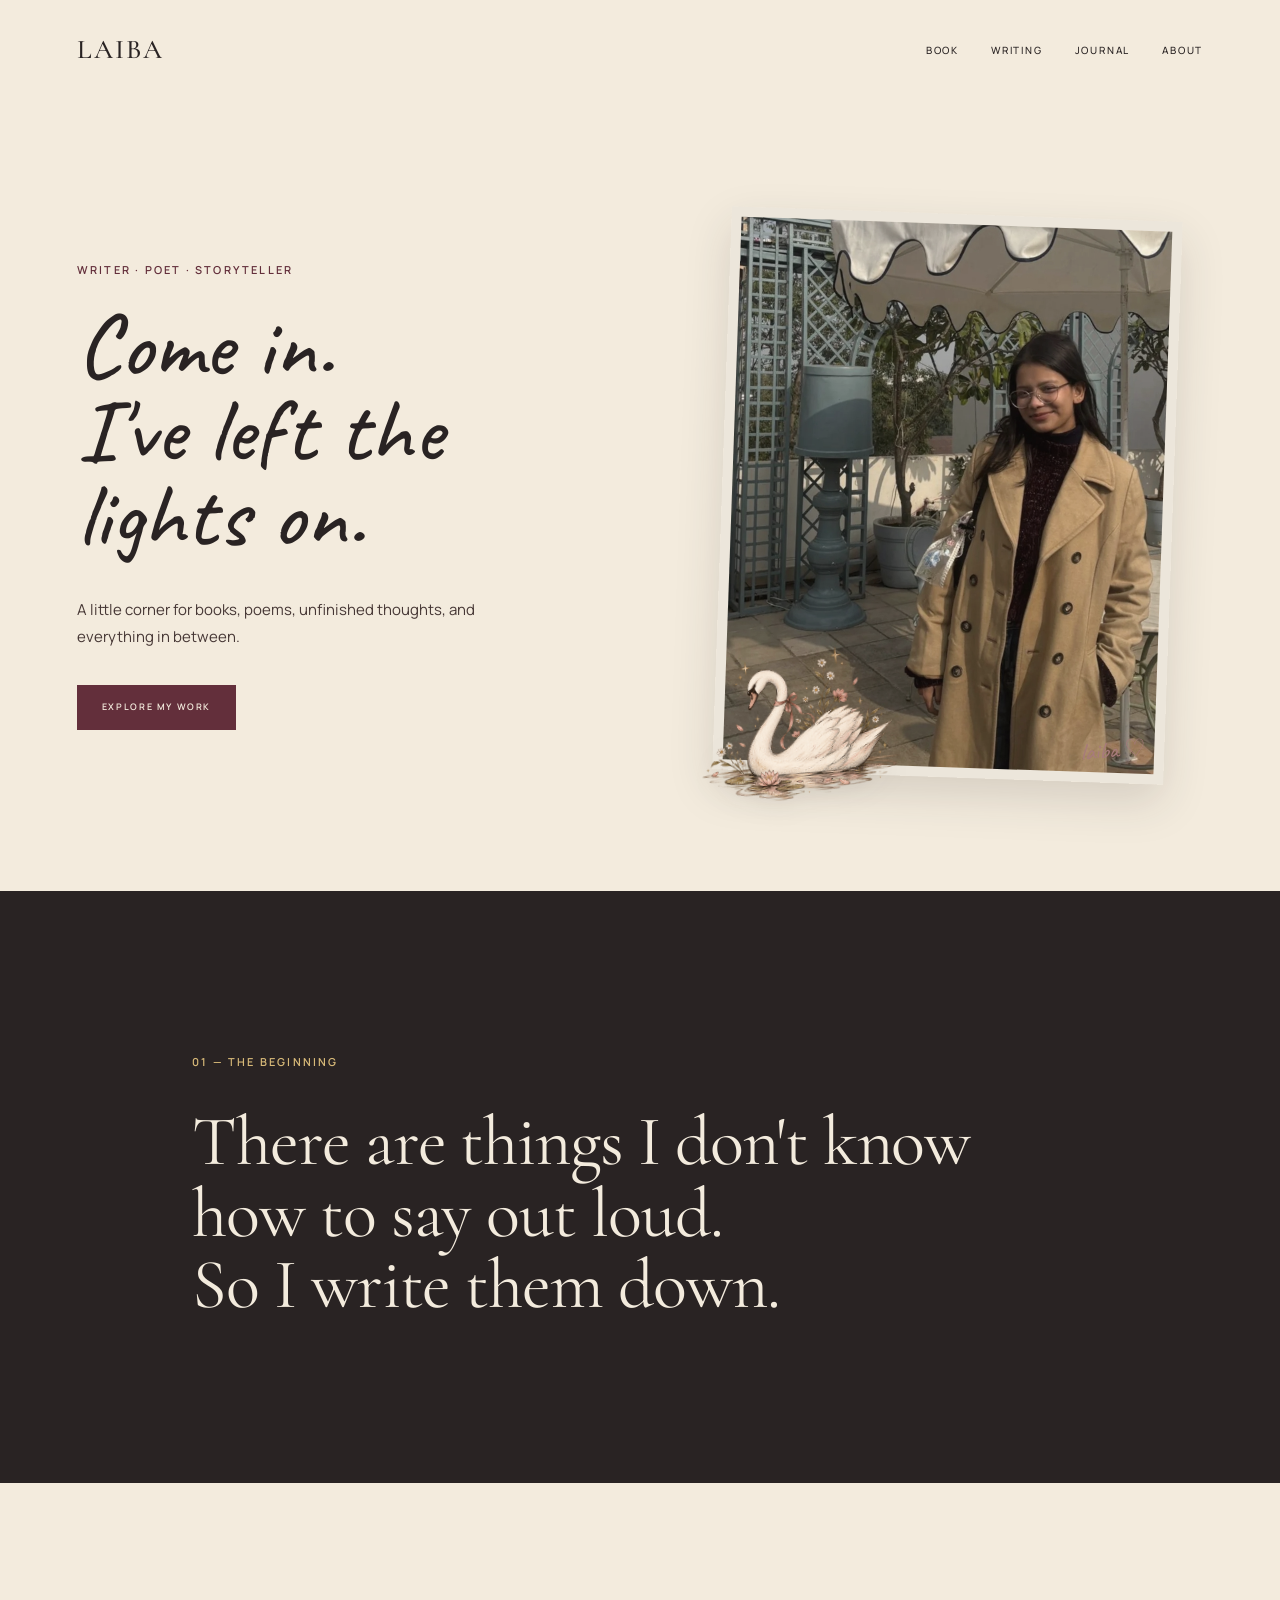
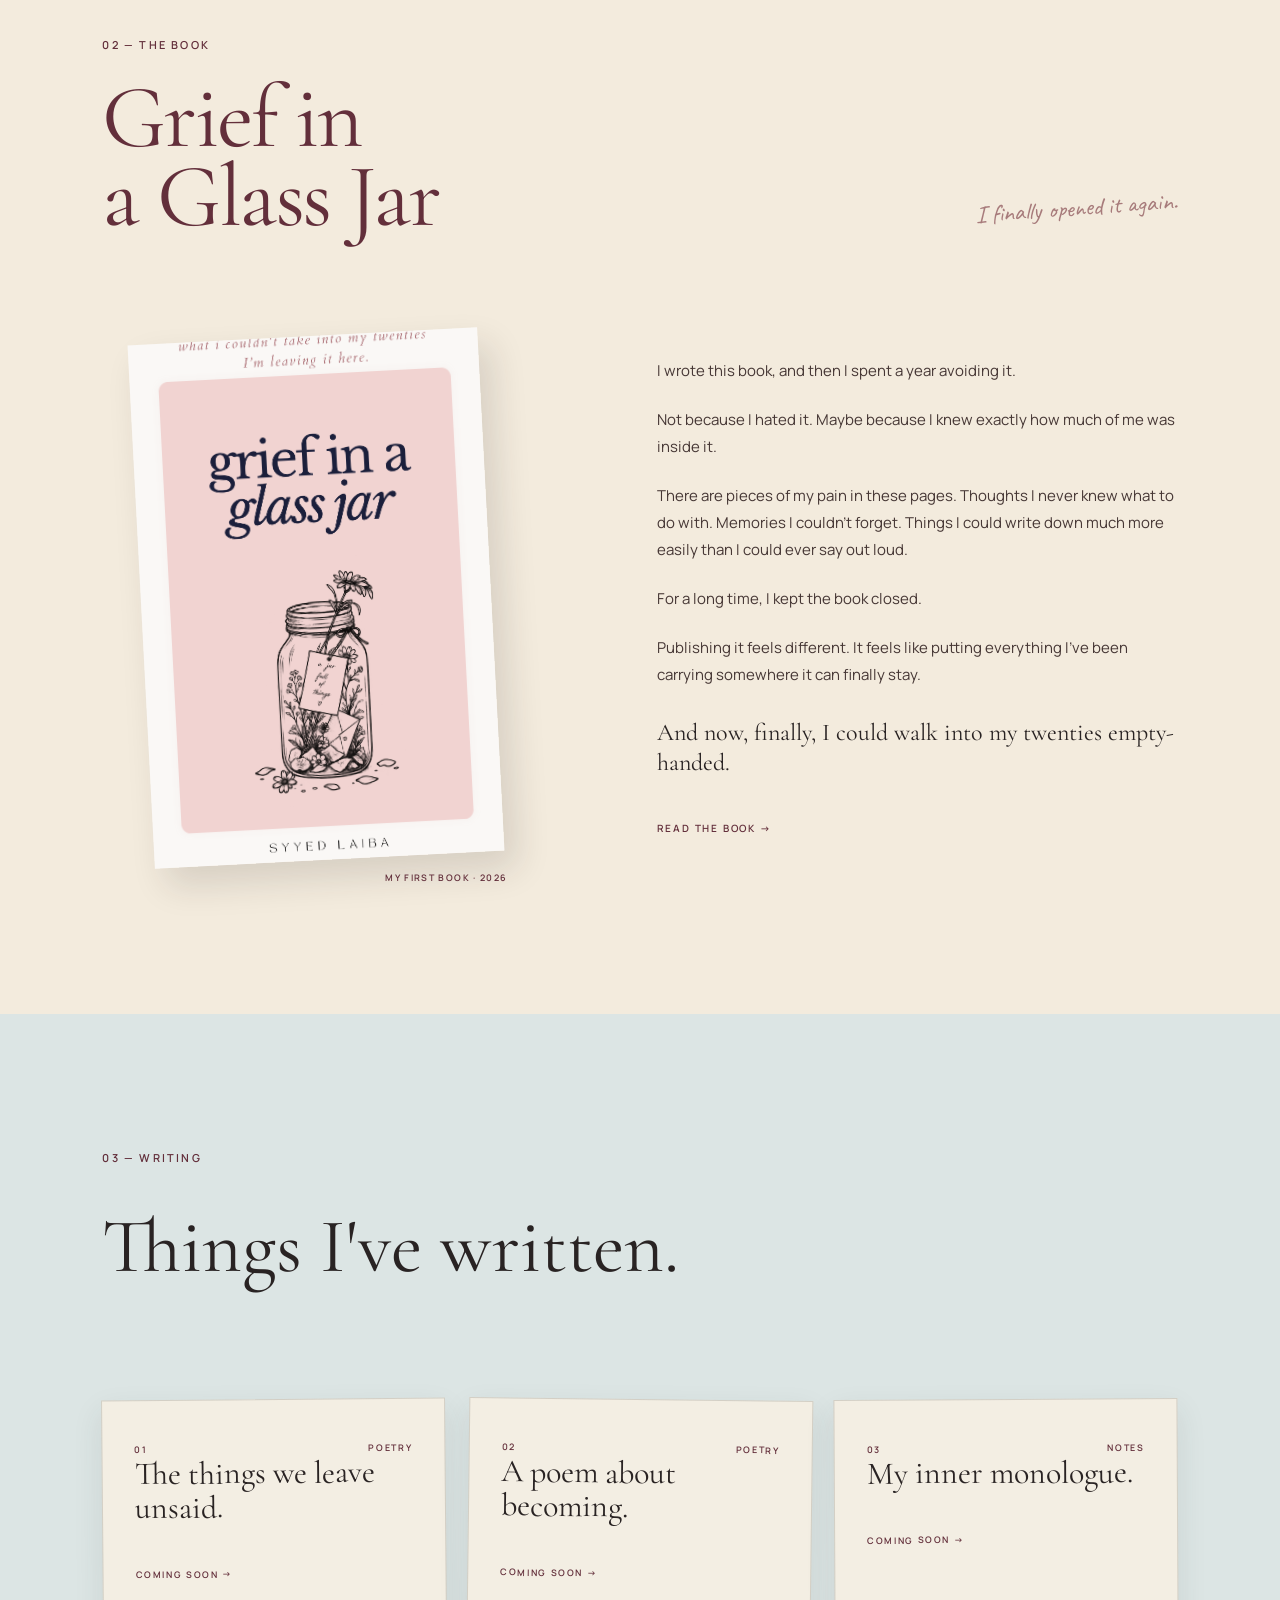
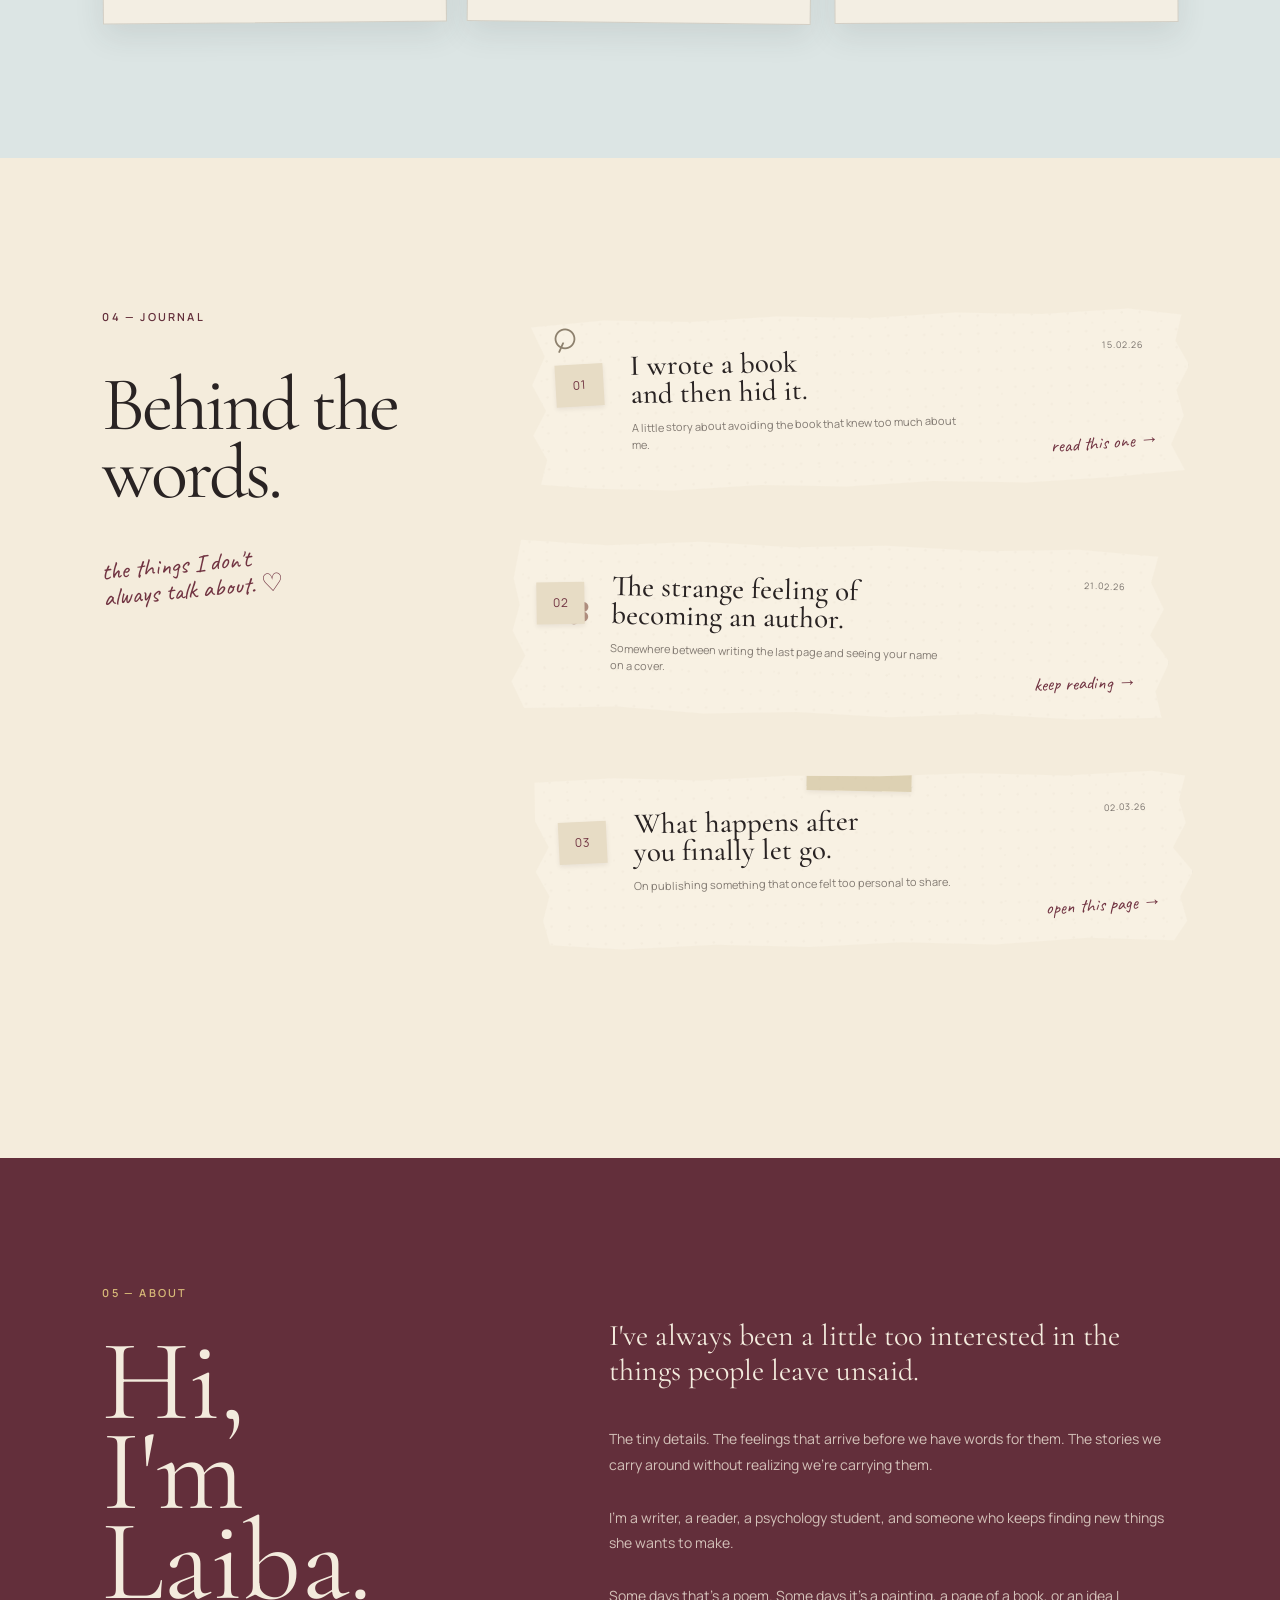
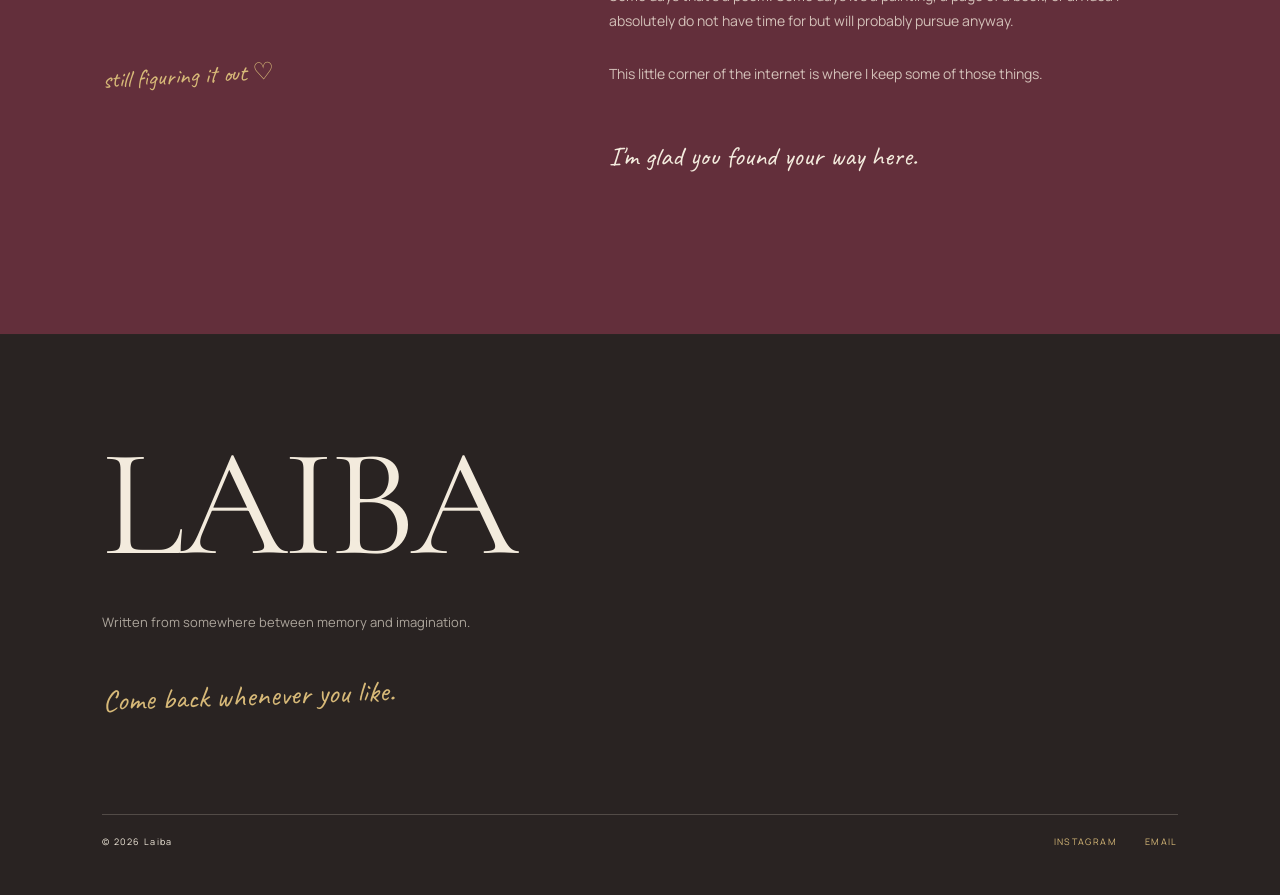
==== index.html @ 60e19fca "Initial website" ====
<!DOCTYPE html>
<html lang="en">

<head>
    <meta charset="UTF-8">
    <meta name="viewport" content="width=device-width, initial-scale=1.0">

   <title>Laiba | Writer & Poet</title>

<link rel="preconnect" href="https://fonts.googleapis.com">
<link rel="preconnect" href="https://fonts.gstatic.com" crossorigin>

<link href="https://fonts.googleapis.com/css2?family=Caveat:wght@400;500&family=Cormorant+Garamond:wght@400;500;600&family=Manrope:wght@400;500;600&display=swap" rel="stylesheet">

<link rel="stylesheet" href="style.css">
</head>

<body>

    <header class="navbar">

        <a href="#" class="logo">LAIBA</a>

        <nav>
            <a href="#book">BOOK</a>
            <a href="#writing">WRITING</a>
            <a href="#journal">JOURNAL</a>
            <a href="#about">ABOUT</a>
        </nav>

    </header>


    <main>

        <section class="hero">

            <div class="hero-text">

                <p class="eyebrow">
                    WRITER · POET · STORYTELLER
                </p>

                <h1>
    Come in.<br>
    I've left the<br>
    lights on.
</h1>
                <p class="hero-description">
    A little corner for books, poems,
    unfinished thoughts, and everything
    in between.
</p>
                <a href="#book" class="hero-button">
                    EXPLORE MY WORK
                </a>

            </div>


           <div class="hero-visual">

    <img 
        src="assets/images/swan.png" 
        alt=""
        class="hero-swan"
        style="width: 230px; height: auto;"
    >

    <div class="archive-frame">

        <img 
            src="assets/images/face.jpeg"
            alt="Laiba"
            class="archive-photo"
        >

        <div class="photo-signature">
            laiba ♡
        </div>

    </div>

</div>


        </section>
       

        <section class="intro">

           <p class="section-label">
    01 — THE BEGINNING
</p>

<h2>
    There are things I don't know
    how to say out loud.
    <br>
    So I write them down.
</h2>
        </section>


        <section class="book-section" id="book">

            <p class="section-label">
                02 — THE BOOK
            </p>

            <div class="book-heading">

                <h2>
                    Grief in<br>
                    a Glass Jar
                </h2>

                <p class="book-note">
                    I finally opened it again.
                </p>

            </div>


            <div class="book-content">

                <div class="book-cover-area">

                   <img 
    src="assets/images/grief in a glass jar.png"
    alt="The Grief in a Glass Jar book cover"
    class="book-cover"
>
                    <span class="book-year">
                        MY FIRST BOOK · 2026
                    </span>

                </div>


                <div class="book-description">

                    <p>
                        I wrote this book, and then I spent a year
                        avoiding it.
                    </p>

                    <p>
                        Not because I hated it.
                        Maybe because I knew exactly how much
                        of me was inside it.
                    </p>

                    <p>
                        There are pieces of my pain in these pages.
                        Thoughts I never knew what to do with.
                        Memories I couldn't forget.
                        Things I could write down much more easily
                        than I could ever say out loud.
                    </p>

                    <p>
                        For a long time, I kept the book closed.
                    </p>

                    <p>
                        Publishing it feels different.
                        It feels like putting everything I've been
                        carrying somewhere it can finally stay.
                    </p>

                

                    <p class="book-release">
                        And now, finally, I could walk into my
                        twenties empty-handed.
                    </p>

                    <a href="#" class="book-link">
                        READ THE BOOK →
                    </a>

                </div>

            </div>

        </section>


        <section class="writing-section" id="writing">

            <p class="section-label">
                03 — WRITING
            </p>

            <h2>
                Things I've written.
            </h2>

          <div class="writing-grid">

    <article class="writing-card">
        <div class="writing-card-top">
            <span>01</span>
            <span>POETRY</span>
        </div>

        <h3>
            The things we leave unsaid.
        </h3>

        <a href="#">
            COMING SOON →
        </a>
    </article>


    <article class="writing-card">
        <div class="writing-card-top">
            <span>02</span>
            <span>POETRY</span>
        </div>

        <h3>
            A poem about becoming.
        </h3>

        <a href="#">
            COMING SOON →
        </a>
    </article>


    <article class="writing-card">
        <div class="writing-card-top">
            <span>03</span>
            <span>NOTES</span>
        </div>

        <h3>
            My inner monologue.
        </h3>

        <a href="#">
            COMING SOON →
        </a>
    </article>

</div>
        </section>


       <section class="journal-section" id="journal">

    <div class="journal-heading">

        <p class="section-label">
            04 — JOURNAL
        </p>

        <h2>
            Behind the<br>
            words.
        </h2>

        <p class="journal-note">
            the things I don't<br>
            always talk about. ♡
        </p>

    </div>


    <div class="journal-papers">


        <!-- JOURNAL 01 -->

        <a href="journal-01.html" class="journal-paper paper-one">

            <span class="paper-clip">⌕</span>

            <span class="paper-number">
                01
            </span>

            <div class="paper-content">

                <span class="paper-date">
                    15.02.26
                </span>

                <h3>
                    I wrote a book<br>
                    and then hid it.
                </h3>

                <p>
                    A little story about avoiding the book
                    that knew too much about me.
                </p>

            </div>

            <span class="paper-read">
                read this one →
            </span>

        </a>



        <!-- JOURNAL 02 -->

        <a href="journal-02.html" class="journal-paper paper-two">

            <span class="paper-flower">
                ✿
            </span>

            <span class="paper-number">
                02
            </span>

            <div class="paper-content">

                <span class="paper-date">
                    21.02.26
                </span>

                <h3>
                    The strange feeling of<br>
                    becoming an author.
                </h3>

                <p>
                    Somewhere between writing the last page
                    and seeing your name on a cover.
                </p>

            </div>

            <span class="paper-read">
                keep reading →
            </span>

        </a>



        <!-- JOURNAL 03 -->

        <a href="journal-03.html" class="journal-paper paper-three">

            <span class="paper-tape"></span>

            <span class="paper-number">
                03
            </span>

            <div class="paper-content">

                <span class="paper-date">
                    02.03.26
                </span>

                <h3>
                    What happens after<br>
                    you finally let go.
                </h3>

                <p>
                    On publishing something that once felt
                    too personal to share.
                </p>

            </div>

            <span class="paper-read">
                open this page →
            </span>

        </a>


    </div>

</section>


       <section class="about-section" id="about">

    <div class="about-heading">

        <p class="section-label">
            05 — ABOUT
        </p>

        <h2>
            Hi,<br>
            I'm Laiba.
        </h2>

        <p class="about-handwritten">
            still figuring it out ♡
        </p>

    </div>


    <div class="about-content">

        <p class="about-lead">
            I've always been a little too interested
            in the things people leave unsaid.
        </p>

        <p>
            The tiny details. The feelings that arrive
            before we have words for them. The stories
            we carry around without realizing we're
            carrying them.
        </p>

        <p>
            I'm a writer, a reader, a psychology student,
            and someone who keeps finding new things
            she wants to make.
        </p>

        <p>
            Some days that's a poem. Some days it's a
            painting, a page of a book, or an idea I
            absolutely do not have time for but will
            probably pursue anyway.
        </p>

        <p>
            This little corner of the internet is where
            I keep some of those things.
        </p>

        <p class="about-closing">
            I'm glad you found your way here.
        </p>

    </div>

</section>

    </main>


   <footer>

    <div class="footer-name">
        LAIBA
    </div>

    <p class="footer-line">
        Written from somewhere between
        memory and imagination.
    </p>

    <p class="footer-goodbye">
        Come back whenever you like.
    </p>

    <div class="footer-bottom">

        <span>© 2026 Laiba</span>

        <div class="footer-links">
            <a href="#" target="_blank">INSTAGRAM</a>
            <a href="mailto:thesyyedlaiba@email.com">EMAIL</a>
        </div>

    </div>

</footer>


    <script src="script.js"></script>

</body>

</html>
---- style.css ----
:root {
    --paper: #F3EBDD;
    --ink: #292323;
    --cocoa: #463735;
    --wine: #632F3B;
    --rose: #A77B7B;
    --gold: #D7B978;
}


* {
    margin: 0;
    padding: 0;
    box-sizing: border-box;
}


html {
    scroll-behavior: smooth;
}


body {
    background: var(--paper);
    color: var(--ink);
    font-family: "Manrope", sans-serif;
    line-height: 1.6;
}
h2,
h3 {
    font-family: "Cormorant Garamond", serif;
    font-weight: 400;
}
a {
    color: inherit;
    text-decoration: none;
}


/* NAVIGATION */

.navbar {
    width: 100%;
    padding: 28px 6vw;

    display: flex;
    justify-content: space-between;
    align-items: center;
}


.logo {
    font-family: "Cormorant Garamond", serif;
    font-size: 27px;
    font-weight: 500;
    letter-spacing: 0.08em;
}


nav {
    display: flex;
    gap: 32px;
}


nav a {
    font-family: "Manrope", sans-serif;
    font-size: 10px;
    font-weight: 500;
    letter-spacing: 0.18em;
}

nav a:hover {
    color: var(--wine);
}


/* HERO */

.hero {
    min-height: 88vh;
    padding: 8vh 6vw;

    display: grid;
    grid-template-columns: 1fr 1fr;

    align-items: center;
    gap: 8vw;
}


.eyebrow,
.section-label {
    font-family: "Manrope", sans-serif;
    font-size: 11px;
    font-weight: 600;
    letter-spacing: 0.2em;
    color: var(--wine);
}

.intro .section-label {
    color: var(--gold);
    font-size: 11px;
}
.hero h1 {
    margin-top: 25px;

    font-family: "Cormorant Garamond", serif;
    font-size: clamp(55px, 7vw, 105px);
    font-weight: 400;
    line-height: 0.88;
    letter-spacing: -0.025em;
}


.hero-description {
    max-width: 420px;
    margin-top: 38px;

    font-family: "Manrope", sans-serif;
    font-size: 15px;
    line-height: 1.8;

    color: var(--cocoa);
}


.hero-button {
    display: inline-block;

    margin-top: 35px;
    padding: 15px 25px;

    background: var(--wine);
    color: var(--paper);

    font-family: "Manrope", sans-serif;
    font-size: 9px;
    font-weight: 600;
    letter-spacing: 0.18em;

    transition: all 0.3s ease;
}

.hero-button:hover {
    background: var(--ink);
    transform: translateY(-2px);
}


.hero-button:hover {
    background: var(--ink);
}


/* HERO PLACEHOLDER */

/* WRITER'S ARCHIVE */

.hero-visual {
    display: flex;
    justify-content: center;
    align-items: center;
    position: relative;
}

.hero-swan {
    position: absolute;

    width: 210px;
    height: auto;

    left: -10px;
    bottom: -25px;

    z-index: 3;

    transform: rotate(-5deg);

    filter: drop-shadow(0 8px 12px rgba(41, 35, 35, 0.08));

    pointer-events: none;
}

.archive-frame {
    width: min(460px, 88%);
    position: relative;

    transform: rotate(2deg);
}

.archive-photo {
    width: 100%;
    aspect-ratio: 4 / 5;

    object-fit: cover;
    object-position: center 25%;

    display: block;

    filter: saturate(0.82) contrast(0.95);

    border: 10px solid var(--paper);
    box-shadow: 0 18px 45px rgba(41, 35, 35, 0.15);
}

/* LITTLE ARCHIVE LABEL */

.photo-signature {
    position: absolute;

    right: 18px;
    bottom: 14px;

    font-family: "Caveat", cursive;
    font-size: 24px;

    color: var(--rose);

    transform: rotate(-6deg);

    z-index: 2;
}
/* INTRO */

.intro {
    padding: 18vh 15vw;

    background: var(--ink);
    color: var(--paper);
}


.intro h2 {
    max-width: 1000px;
    margin-top: 35px;

    font-family: "Cormorant Garamond", serif;
    font-size: clamp(42px, 5.5vw, 78px);
    font-weight: 400;
    line-height: 1.02;
    letter-spacing: -0.015em;
}

/* BOOK */

.book-section {
    padding: 17vh 8vw;
    background: var(--paper);
}


.book-heading {
    margin-top: 25px;

    display: flex;
    justify-content: space-between;
    align-items: flex-end;

    gap: 40px;
}


.book-section h2 {
    font-family: "Cormorant Garamond", serif;
    font-size: clamp(55px, 7vw, 105px);
    font-weight: 400;
    line-height: 0.88;
    letter-spacing: -0.025em;

    color: var(--wine);
}


.book-note {
    margin-bottom: 8px;

    font-family: "Caveat", cursive;
    font-size: 25px;

    color: var(--rose);

    transform: rotate(-4deg);
}


.book-content {
    margin-top: 100px;

    display: grid;
    grid-template-columns: 0.9fr 1.1fr;

    align-items: center;

    gap: 10vw;
}


.book-cover-area {
    position: relative;

    display: flex;
    justify-content: center;
}


.book-cover-placeholder {
    width: min(350px, 80%);
    aspect-ratio: 2 / 3;

    background: var(--cocoa);
    color: var(--paper);

    display: flex;
    justify-content: center;
    align-items: center;

    text-align: center;

    font-family: "Cormorant Garamond", serif;
    font-size: 28px;
    line-height: 1.05;

    padding: 40px;

    transform: rotate(-3deg);

    box-shadow: 12px 18px 35px rgba(41, 35, 35, 0.14);
}
.book-cover {
    width: min(375px, 82%);
    aspect-ratio: 2 / 3;

    object-fit: cover;
    display: block;

    transform: rotate(-3deg);

    box-shadow: 12px 18px 35px rgba(41, 35, 35, 0.14);
}

.book-year {
    position: absolute;

    bottom: -25px;
    right: 5%;

    font-family: "Manrope", sans-serif;
    font-size: 9px;
    font-weight: 600;
    letter-spacing: 0.15em;

    color: var(--wine);
}


.book-description {
    max-width: 550px;
}


.book-description p {
    margin-bottom: 22px;

    font-family: "Manrope", sans-serif;
    font-size: 15px;
    line-height: 1.8;

    color: var(--cocoa);
}


.book-description .book-ending {
    margin-top: 35px;

    font-family: "Cormorant Garamond", serif;
    font-size: 29px;
    line-height: 1.1;

    color: var(--wine);
}


.book-description .book-release {
    margin-top: 30px;

    font-family: "Cormorant Garamond", serif;
    font-size: 24px;
    line-height: 1.25;

    color: var(--ink);
}


.book-link {
    display: inline-block;

    margin-top: 20px;

    font-family: "Manrope", sans-serif;
    font-size: 10px;
    font-weight: 600;
    letter-spacing: 0.18em;

    color: var(--wine);

    transition: transform 0.3s ease;
}


.book-link:hover {
    transform: translateX(5px);
}


/* WRITING */

.writing-section {
    padding: 15vh 8vw;

    background: #DCE5E4;
}


.writing-section h2 {
    margin-top: 20px;

    font-size: clamp(45px, 6vw, 80px);
    font-weight: normal;
}


.writing-grid {
    margin-top: 90px;

    display: grid;
    grid-template-columns: repeat(3, 1fr);

    gap: 22px;
}

/* WRITING CARDS */

.writing-card {
    background: #F3EEE3;
    border: 1px solid rgba(70, 70, 65, 0.18);
    box-shadow: 0 12px 30px rgba(45, 55, 55, 0.10);
    padding: 42px 32px 38px;
    position: relative;
    transition: transform 0.3s ease, box-shadow 0.3s ease;
}

/* Slightly imperfect journal feel */
.writing-card:nth-child(1) {
    transform: rotate(-0.4deg);
}

.writing-card:nth-child(2) {
    transform: rotate(0.25deg);
}

.writing-card:nth-child(3) {
    transform: rotate(-0.25deg);
}

/* Gentle lift when you hover */
.writing-card:hover {
    transform: translateY(-6px) rotate(0deg);
    box-shadow: 0 18px 35px rgba(45, 55, 55, 0.14);
}


.writing-card:nth-child(1) {
    transform: rotate(-0.5deg);
}

.writing-card:nth-child(2) {
    transform: rotate(0.7deg);
}

.writing-card:nth-child(3) {
    transform: rotate(-0.3deg);
}


.writing-card:hover {
    transform: translateY(-8px) rotate(0deg);

    background: rgba(255, 250, 242, 0.45);
}


.writing-card-top {
    display: flex;
    justify-content: space-between;
    align-items: center;

    font-family: "Manrope", sans-serif;
    font-size: 9px;
    font-weight: 600;
    letter-spacing: 0.18em;

    color: var(--wine);
}


.writing-card h3 {
    margin-top: auto;
    margin-bottom: 35px;

    max-width: 310px;

    font-family: "Cormorant Garamond", serif;
    font-size: 32px;
    font-weight: 400;
    line-height: 1.05;

    color: var(--ink);
}


.writing-card a {
    font-family: "Manrope", sans-serif;
    font-size: 9px;
    font-weight: 600;
    letter-spacing: 0.18em;

    color: var(--wine);

    transition: transform 0.3s ease;
}


.writing-card a:hover {
    transform: translateX(5px);
}


/* =========================================
   JOURNAL
   ========================================= */

.journal-section {
    background: #f4ecdc;
    min-height: 850px;
    padding: 130px 8% 150px;

    display: grid;
    grid-template-columns: 35% 65%;
    gap: 20px;

    overflow: hidden;
}


/* LEFT SIDE */

.journal-heading {
    position: relative;
    padding-top: 20px;
}

.journal-heading h2 {
    font-family: "Cormorant Garamond", serif;
    font-size: clamp(65px, 6vw, 105px);
    font-weight: 400;
    line-height: .88;
    letter-spacing: -3px;

    margin: 45px 0 0;
}

.journal-note {
    font-family: "Caveat", cursive;
    font-size: 25px;
    line-height: 1.05;

    color: #713442;

    margin-top: 45px;

    transform: rotate(-5deg);
    display: inline-block;
}


/* RIGHT SIDE */

.journal-papers {
    position: relative;

    min-height: 720px;

    display: flex;
    flex-direction: column;

    align-items: center;

    gap: 55px;

    padding-top: 25px;
}


/* PAPER */

.journal-paper {
    position: relative;
    display: block;

    width: min(720px, 95%);
    min-height: 175px;

    background:
        radial-gradient(
            circle at 20% 30%,
            rgba(120, 95, 65, .035) 0 1px,
            transparent 1.5px
        ),
        radial-gradient(
            circle at 70% 65%,
            rgba(120, 95, 65, .025) 0 1px,
            transparent 1.5px
        ),
        #f8f1e3;

    background-size: 18px 18px, 23px 23px, auto;

    color: #292323;
    text-decoration: none;

    padding: 30px 45px 28px 105px;

  .journal-paper {
    position: relative;
    display: block;

    width: min(720px, 95%);
    min-height: 175px;

    background:
        radial-gradient(
            circle at 20% 30%,
            rgba(120, 95, 65, .035) 0 1px,
            transparent 1.5px
        ),
        radial-gradient(
            circle at 70% 65%,
            rgba(120, 95, 65, .025) 0 1px,
            transparent 1.5px
        ),
        #f8f1e3;

    background-size: 18px 18px, 23px 23px, auto;

    color: #292323;
    text-decoration: none;

    padding: 30px 45px 28px 105px;

    transition:
        transform .35s ease,
        filter .35s ease;

    z-index: 1;

    filter:
        drop-shadow(0 9px 8px rgba(55, 45, 35, .13))
        drop-shadow(0 2px 3px rgba(55, 45, 35, .07));

    clip-path: polygon(
        1% 3%,
        8% 1%,
        17% 2%,
        27% 1%,
        38% 3%,
        49% 1%,
        61% 2%,
        73% 1%,
        84% 3%,
        94% 1%,
        99% 5%,
        98% 17%,
        99% 29%,
        97% 42%,
        99% 56%,
        98% 70%,
        100% 83%,
        98% 96%,
        88% 98%,
        77% 97%,
        67% 99%,
        56% 97%,
        45% 99%,
        34% 97%,
        23% 99%,
        13% 97%,
        4% 99%,
        2% 92%,
        3% 81%,
        1% 69%,
        3% 56%,
        1% 44%,
        2% 32%,
        1% 20%
    );
}

    transition:
        transform .35s ease,
        box-shadow .35s ease;

    z-index: 1;

    /*
       Slightly irregular torn-paper silhouette
    */
    clip-path: polygon(
        1% 3%,
        8% 1%,
        17% 2%,
        27% 1%,
        38% 3%,
        49% 1%,
        61% 2%,
        73% 1%,
        84% 3%,
        94% 1%,
        99% 5%,

        98% 17%,
        99% 29%,
        97% 42%,
        99% 56%,
        98% 70%,
        100% 83%,
        98% 96%,

        88% 98%,
        77% 97%,
        67% 99%,
        56% 97%,
        45% 99%,
        34% 97%,
        23% 99%,
        13% 97%,
        4% 99%,

        2% 92%,
        3% 81%,
        1% 69%,
        3% 56%,
        1% 44%,
        2% 32%,
        1% 20%
    );
}

.journal-paper::after {
    content: "";
    position: absolute;

    inset: 0;

    pointer-events: none;

    border: 1px solid rgba(120, 100, 75, .10);

    opacity: .7;
}


/* DIFFERENT ROTATIONS */

.paper-one {
    transform: rotate(-1.3deg);

    margin-left: 20px;

    clip-path: polygon(
        1% 4%, 12% 1%, 25% 3%, 38% 1%,
        52% 3%, 65% 1%, 78% 3%, 91% 1%, 99% 5%,
        98% 20%, 100% 34%, 98% 48%, 99% 63%,
        97% 79%, 99% 94%,
        88% 97%, 75% 99%, 61% 97%, 48% 99%,
        35% 97%, 22% 99%, 10% 97%, 2% 94%,
        3% 80%, 1% 66%, 3% 52%, 1% 37%, 3% 21%
    );
}


.paper-two {
    transform: rotate(1.2deg);

    margin-left: -20px;

    clip-path: polygon(
        2% 2%, 15% 4%, 29% 1%, 43% 3%,
        57% 1%, 72% 3%, 86% 1%, 98% 4%,
        97% 19%, 99% 34%, 97% 49%, 100% 64%,
        98% 81%, 99% 96%,
        86% 98%, 72% 96%, 58% 99%, 44% 97%,
        30% 99%, 17% 96%, 3% 98%,
        1% 83%, 3% 68%, 1% 54%, 2% 39%,
        1% 24%
    );
}


.paper-three {
    transform: rotate(-.8deg);

    margin-left: 25px;

    clip-path: polygon(
        1% 3%, 13% 1%, 26% 3%, 39% 1%,
        53% 2%, 67% 1%, 81% 3%, 94% 1%, 99% 4%,
        98% 18%, 99% 31%, 97% 45%, 100% 59%,
        98% 73%, 99% 87%, 97% 98%,
        84% 96%, 70% 99%, 56% 97%, 42% 99%,
        28% 97%, 14% 99%, 3% 96%,
        2% 82%, 3% 68%, 1% 54%, 3% 40%,
        1% 25%
    );
}

/* HOVER */

.journal-paper:hover {
    transform:
        rotate(0deg)
        translateY(-7px)
        scale(1.015);

    filter:
        drop-shadow(0 14px 14px rgba(55, 45, 35, .17))
        drop-shadow(0 3px 5px rgba(55, 45, 35, .08));

    z-index: 10;
}

   


/* PAPER NUMBER */

.paper-number {
    position: absolute;

    left: 30px;
    top: 45px;

    width: 48px;
    height: 42px;

    display: flex;
    align-items: center;
    justify-content: center;

    background: #e7dcc5;

    color: #713442;

    font-family: "Manrope", sans-serif;
    font-size: 12px;
    letter-spacing: 1px;

    box-shadow:
        0 2px 5px rgba(40,30,20,.08);

    transform: rotate(-2deg);
}


/* PAPER CONTENT */

.paper-content {
    position: relative;
}

.paper-date {
    position: absolute;

    right: 0;
    top: -3px;

    font-family: "Manrope", sans-serif;

    font-size: 9px;
    letter-spacing: 1px;

    color: #77706a;
}


.paper-content h3 {
    font-family: "Cormorant Garamond", serif;

    font-size: 29px;
    line-height: .98;

    font-weight: 500;

    margin: 4px 90px 10px 0;
}


.paper-content p {
    font-family: "Manrope", sans-serif;

    font-size: 11px;
    line-height: 1.55;

    color: #827a72;

    max-width: 330px;

    margin: 0;
}


/* HANDWRITTEN LINK */

.paper-read {
    position: absolute;

    right: 32px;
    bottom: 25px;

    font-family: "Caveat", cursive;

    font-size: 19px;

    color: #713442;

    transform: rotate(-3deg);

    transition: transform .25s ease;
}

.journal-paper:hover .paper-read {
    transform:
        rotate(-3deg)
        translateX(4px);
}


/* PAPER CLIP */

.paper-clip {
    position: absolute;

    left: 25px;
    top: -22px;

    font-family: serif;

    font-size: 45px;

    color: #8d806d;

    transform: rotate(-20deg);

    z-index: 5;
}


/* FLOWER */

.paper-flower {
    position: absolute;

    left: 55px;
    top: 45px;

    font-size: 35px;

    color: #8b5d4c;

    transform: rotate(-18deg);

    opacity: .65;
}


/* TAPE */

.paper-tape {
    position: absolute;

    top: -17px;
    left: 42%;

    width: 105px;
    height: 35px;

    background: rgba(211, 197, 161, .72);

    transform: rotate(2deg);

    box-shadow:
        0 2px 5px rgba(50,40,30,.08);
}


/* =========================================
   JOURNAL MOBILE
   ========================================= */

@media (max-width: 800px) {

    .journal-section {
        display: block;

        min-height: auto;

        padding: 90px 22px 100px;
    }


    .journal-heading {
        margin-bottom: 70px;
    }


    .journal-heading h2 {
        font-size: 65px;
        letter-spacing: -2px;

        margin-top: 30px;
    }


    .journal-note {
        margin-top: 35px;
        font-size: 22px;
    }


    .journal-papers {
        min-height: auto;

        display: flex;

        align-items: center;

        gap: 35px;
    }


    .journal-paper {
        width: 100%;

        min-height: 210px;

        padding:
            38px
            25px
            38px
            82px;
    }


    .paper-one,
    .paper-two,
    .paper-three {
        margin: 0;
    }


    .paper-content h3 {
        font-size: 26px;

        margin-right: 45px;
    }


    .paper-content p {
        font-size: 10px;

        max-width: 230px;
    }


    .paper-date {
        right: 0;
        top: -2px;

        font-size: 8px;
    }


    .paper-number {
        left: 22px;
        top: 52px;

        width: 42px;
        height: 38px;
    }


    .paper-read {
        right: 20px;
        bottom: 20px;

        font-size: 18px;
    }


    .paper-clip {
        left: 20px;
    }


    .paper-flower {
        left: 40px;
    }

}

/* ABOUT */

.about-section {
    min-height: 85vh;

    padding: 14vh 8vw;

    background: var(--wine);
    color: var(--paper);

    display: grid;
    grid-template-columns: 0.8fr 1.2fr;

    gap: 10vw;

    align-items: center;
}


.about-heading {
    align-self: start;
}


.about-section .section-label {
    color: var(--gold);
}


.about-heading h2 {
    margin-top: 35px;

    font-family: "Cormorant Garamond", serif;
    font-size: clamp(70px, 9vw, 130px);
    font-weight: 400;
    line-height: 0.78;

    color: var(--paper);
}


.about-handwritten {
    margin-top: 45px;

    font-family: "Caveat", cursive;
    font-size: 24px;

    color: var(--gold);

    transform: rotate(-3deg);
}


.about-content {
    max-width: 600px;

    padding-top: 35px;
}


.about-content p {
    margin-bottom: 28px;

    font-family: "Manrope", sans-serif;
    font-size: 14px;
    line-height: 1.8;

    color: rgba(243, 235, 221, 0.78);
}


.about-content .about-lead {
    margin-bottom: 38px;

    font-family: "Cormorant Garamond", serif;
    font-size: 30px;
    line-height: 1.15;

    color: var(--paper);
}


.about-content .about-closing {
    margin-top: 45px;

    font-family: "Caveat", cursive;
    font-size: 27px;

    color: var(--paper);
}

/* FOOTER */

footer {
    padding: 12vh 8vw 5vh;

    background: #292322;
    color: var(--paper);

    border-top: 1px solid rgba(57, 45, 43, 0.15);
}


.footer-name {
    font-family: "Cormorant Garamond", serif;
    font-size: clamp(70px, 12vw, 170px);
    font-weight: 400;
    line-height: 0.8;

    letter-spacing: -0.03em;
}


.footer-line {
    max-width: 400px;

    margin-top: 45px;

    font-family: "Manrope", sans-serif;
    font-size: 13px;
    line-height: 1.7;

    color: rgba(243, 235, 221, 0.65);
}


.footer-goodbye {
    margin-top: 25px;

    font-family: "Caveat", cursive;
    font-size: 30px;

    color: var(--gold);

    transform: rotate(-2deg);
}


.footer-bottom {
    margin-top: 12vh;
    padding-top: 20px;

     border-top: 1px solid rgba(243, 235, 221, 0.2);
    display: flex;
    justify-content: space-between;
    align-items: center;

    font-family: "Manrope", sans-serif;
    font-size: 9px;
    letter-spacing: 0.15em;
}


.footer-links {
    display: flex;
    gap: 28px;
}


.footer-links a {
    color: var(--gold);

    transition: opacity 0.3s ease;
}


.footer-links a:hover {
    opacity: 0.55;
}

/* ========================================
   MOBILE VERSION
   Desktop stays untouched
======================================== */

@media (max-width: 768px) {

    /* NAVIGATION */

    .navbar {
        padding: 22px 6vw;
    }

    nav {
        gap: 16px;
    }

    nav a {
        font-size: 8px;
        letter-spacing: 0.12em;
    }


    /* HERO */

    .hero {
        min-height: auto;

        padding: 9vh 7vw 12vh;

        display: flex;
        flex-direction: column;

        gap: 55px;
    }

    .hero-text {
        width: 100%;
    }

    .hero h1 {
        font-size: clamp(52px, 15vw, 78px);
        line-height: 0.88;
    }

    .hero-description {
        max-width: 330px;
        font-size: 14px;
        line-height: 1.7;
    }

    .hero-button {
        margin-top: 28px;
    }


    /* HERO IMAGE + SWAN */

    .hero-visual {
        width: 100%;

        display: flex;
        justify-content: center;

        padding: 10px 0 30px;
    }

    .archive-frame {
        width: min(380px, 88vw);

        transform: rotate(1.5deg);
    }

    .hero-swan {
        width: 145px;

        left: 2%;
        bottom: -5px;

        transform: rotate(-5deg);
    }


    /* BEGINNING */

    .intro {
        padding: 14vh 8vw;
    }

    .intro h2 {
        font-size: clamp(40px, 10vw, 58px);
        line-height: 1;
    }


    /* BOOK */

    .book-section {
        padding: 13vh 8vw;
    }

    .book-heading {
        display: block;
    }

    .book-section h2 {
        font-size: clamp(52px, 14vw, 78px);
    }

    .book-note {
        margin-top: 25px;
    }

    .book-content {
        margin-top: 65px;

        display: flex;
        flex-direction: column;

        gap: 65px;
    }

    .book-cover-area {
        width: 100%;
    }

    .book-cover,
    .book-cover-placeholder {
        width: min(330px, 82vw);
    }

    .book-description {
        max-width: 100%;
    }

    .book-description p {
        font-size: 14px;
    }


    /* WRITING */

    .writing-section {
        padding: 13vh 8vw;
    }

    .writing-section h2 {
        font-size: clamp(46px, 12vw, 68px);
    }

    .writing-grid {
        margin-top: 55px;

        display: flex;
        flex-direction: column;

        gap: 18px;
    }

    .writing-card {
        min-height: 250px;
    }


    /* JOURNAL */

    .journal-section {
        padding: 13vh 8vw;

        display: flex;
        flex-direction: column;

        gap: 60px;
    }

    .journal-section h2 {
        font-size: clamp(50px, 13vw, 72px);
    }

    .journal-entry {
        grid-template-columns: 35px 1fr;

        gap: 15px;
    }

    .journal-read {
        grid-column: 2;

        margin-top: 5px;
    }

    .journal-info h3 {
        font-size: 25px;
    }


    /* ABOUT */

    .about-section {
        min-height: auto;

        padding: 13vh 8vw;

        display: flex;
        flex-direction: column;

        gap: 45px;
    }

    .about-heading h2 {
        font-size: clamp(65px, 18vw, 105px);
        line-height: 0.8;
    }

    .about-handwritten {
        margin-top: 30px;
    }

    .about-content {
        padding-top: 0;
        max-width: 100%;
    }

    .about-content .about-lead {
        font-size: 28px;
    }


    /* FOOTER */

    footer {
        padding: 10vh 8vw 5vh;
    }

    .footer-name {
        font-size: clamp(70px, 22vw, 130px);
    }

    .footer-line {
        max-width: 300px;
        font-size: 12px;
    }

    .footer-bottom {
        margin-top: 9vh;

        flex-direction: column;
        align-items: flex-start;

        gap: 20px;
    }

    .footer-links {
        gap: 22px;
    }

}

/* HERO HEADLINE — handwritten journal style */

.hero h1 {
    font-family: "Caveat", cursive;
    font-weight: 500;
    letter-spacing: 0.01em;
    line-height: 0.95;
}

/* =========================================
   JOURNAL ARTICLE PAGE
   ========================================= */

.journal-page {
    background: #f4ecdc;
}


/* ARTICLE */

.journal-article {
    max-width: 900px;

    margin: 0 auto;

    padding: 150px 30px 130px;
}


/* NUMBER + DATE */

.journal-article-meta {
    display: flex;

    justify-content: space-between;

    align-items: center;

    margin-top: 55px;

    padding-bottom: 15px;

    border-bottom: 1px solid rgba(60, 45, 35, .18);

    font-family: "Manrope", sans-serif;

    font-size: 10px;

    letter-spacing: 2px;

    color: #713442;
}


/* TITLE */

.journal-article h1 {
    font-family: "Cormorant Garamond", serif;

    font-size: clamp(65px, 8vw, 110px);

    font-weight: 400;

    line-height: .88;

    letter-spacing: -3px;

    margin: 65px 0 35px;
}


/* INTRO */

.journal-article-intro {
    max-width: 520px;

    font-family: "Caveat", cursive;

    font-size: 28px;

    line-height: 1.1;

    color: #713442;

    transform: rotate(-2deg);

    margin-bottom: 70px;
}


/* DIVIDER */

.journal-divider {
    width: 100%;

    height: 1px;

    background: rgba(60, 45, 35, .16);

    margin-bottom: 70px;
}


/* ARTICLE TEXT */

.journal-writing {
    max-width: 650px;

    margin: 0 auto;
}


.journal-writing p {
    font-family: "Cormorant Garamond", serif;

    font-size: 23px;

    line-height: 1.55;

    color: #292323;

    margin-bottom: 38px;
}


/* FINAL PARAGRAPH */

.journal-writing .journal-article-ending {
    font-size: 27px;

    margin-top: 65px;

    color: #713442;
}


/* BACK LINK */

.journal-back {
    max-width: 650px;

    margin: 90px auto 0;
}


.journal-back a {
    font-family: "Caveat", cursive;

    font-size: 23px;

    color: #713442;

    text-decoration: none;

    transition: opacity .25s ease;
}


.journal-back a:hover {
    opacity: .6;
}


/* MOBILE */

@media (max-width: 700px) {

    .journal-article {
        padding:
            100px
            24px
            90px;
    }


    .journal-article-meta {
        margin-top: 40px;
    }


    .journal-article h1 {
        font-size: 60px;

        letter-spacing: -2px;

        margin-top: 50px;
    }


    .journal-article-intro {
        font-size: 25px;

        margin-bottom: 55px;
    }


    .journal-writing p {
        font-size: 21px;

        line-height: 1.5;

        margin-bottom: 32px;
    }


    .journal-writing .journal-article-ending {
        font-size: 24px;
    }

}
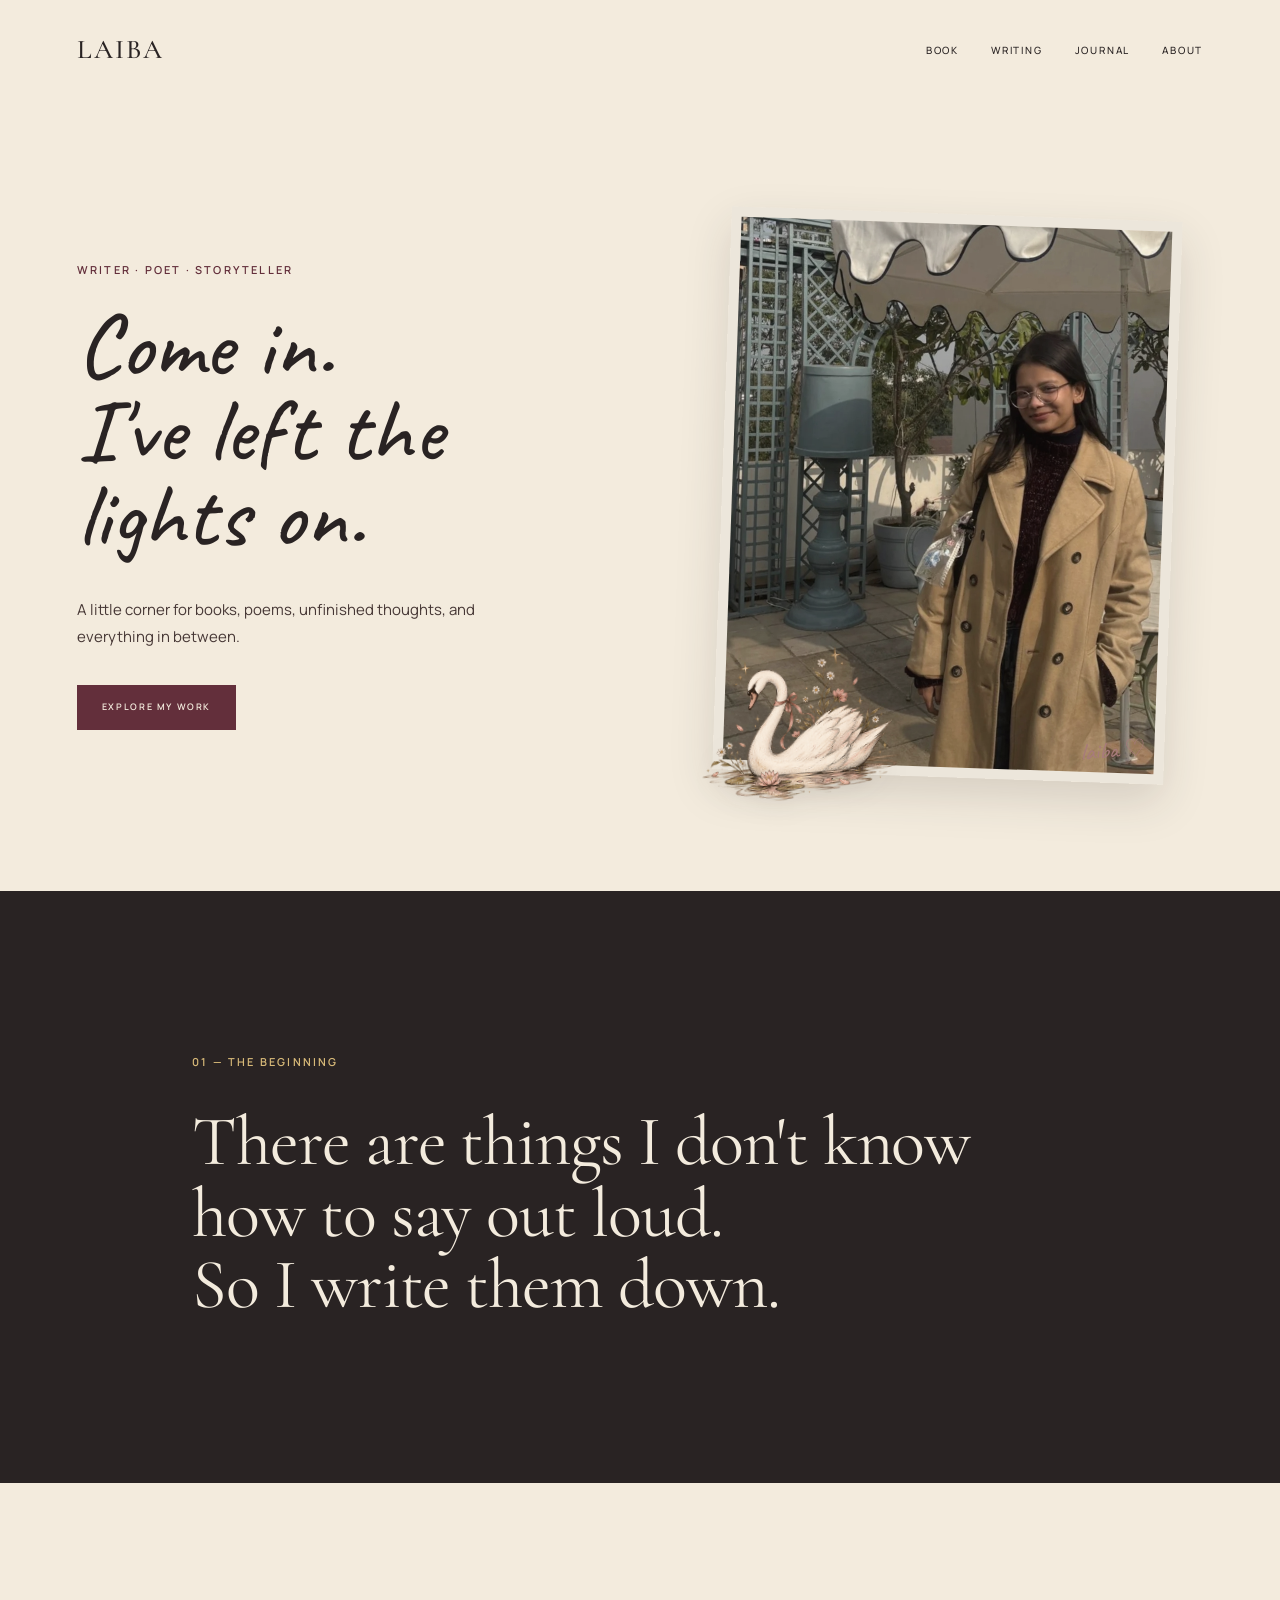
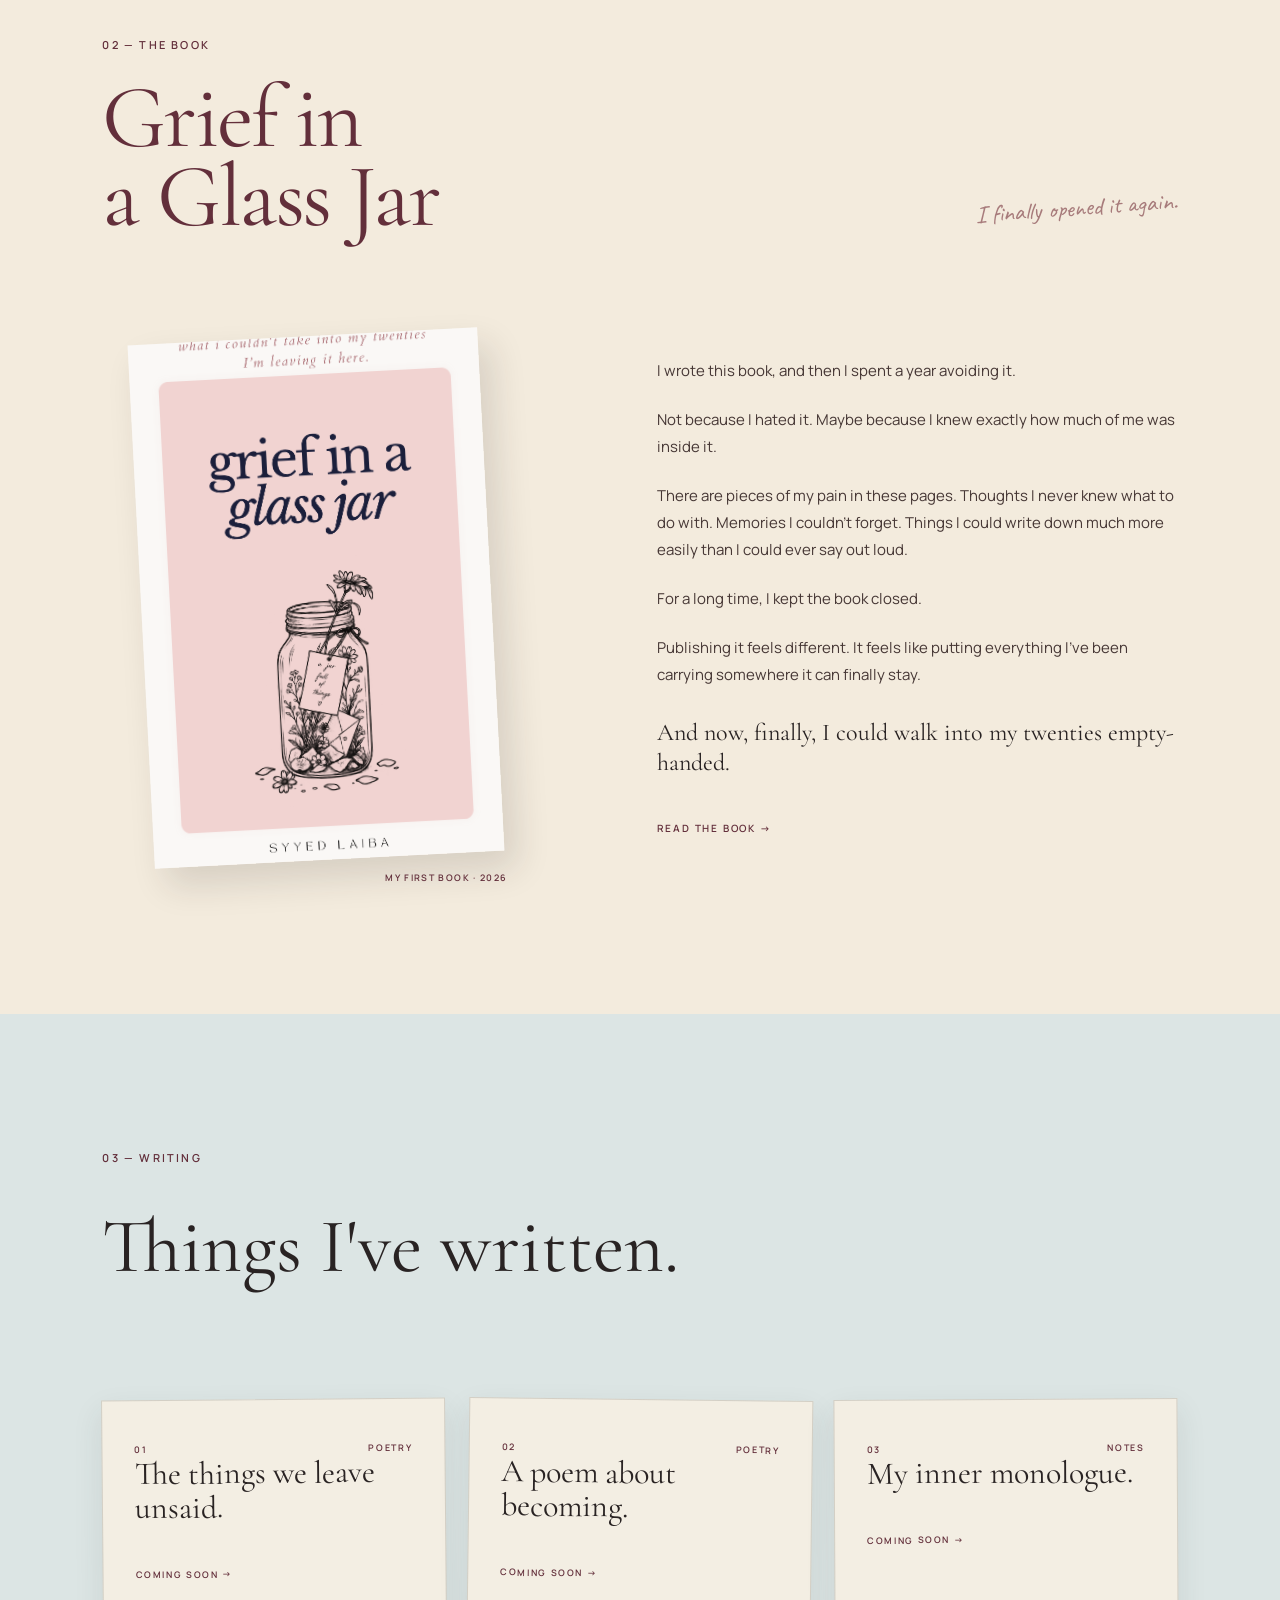
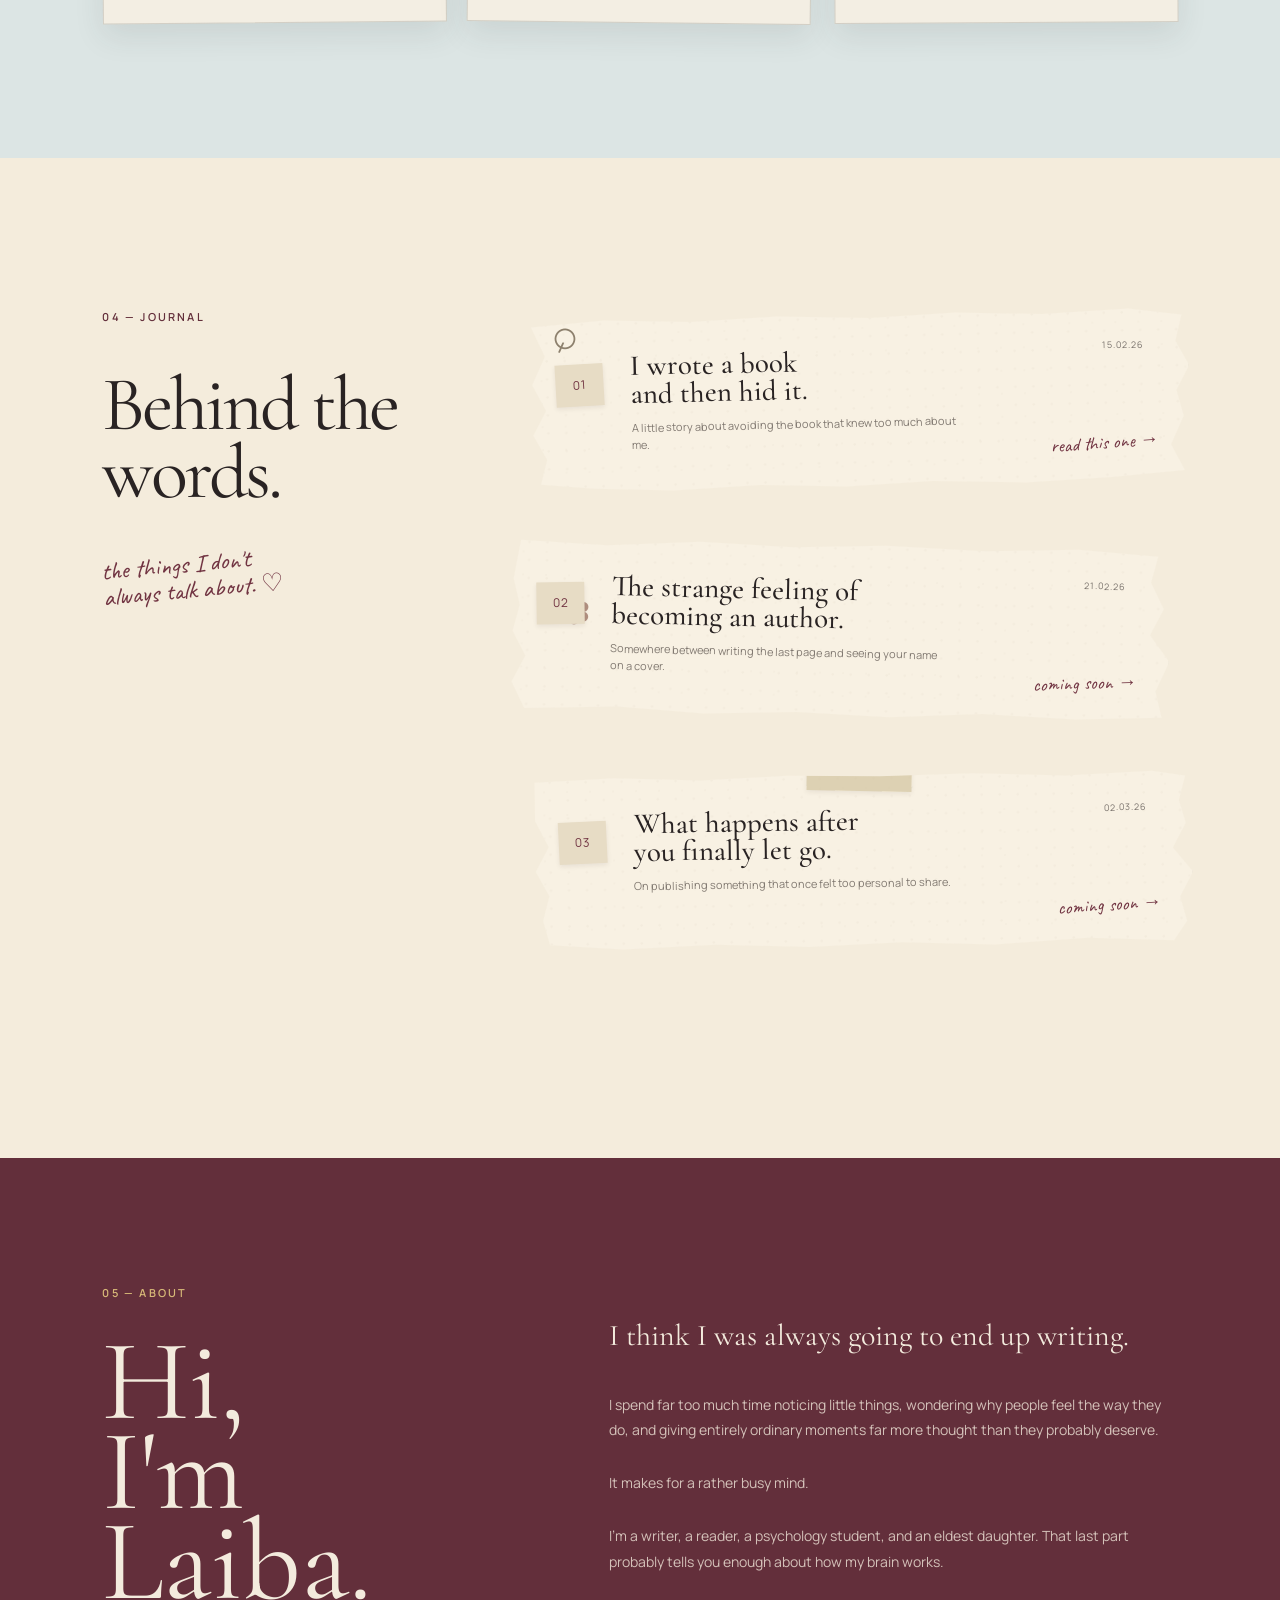
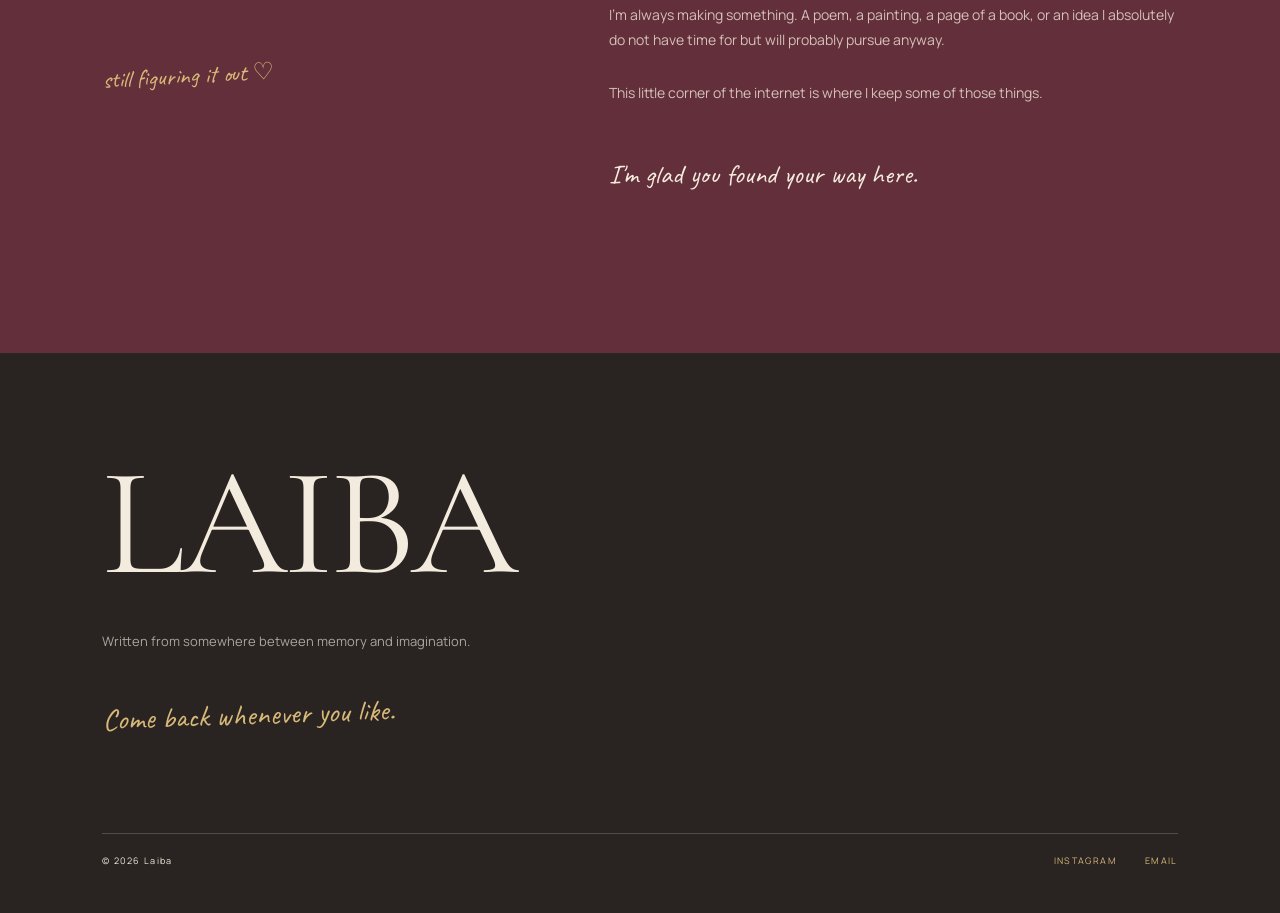
==== commit 5cf10fbd: "Update website" ====
--- a/index.html
+++ b/index.html
@@ -57,6 +57,7 @@
 
             </div>
 
+          
 
            <div class="hero-visual">
 
@@ -176,9 +177,9 @@
                         twenties empty-handed.
                     </p>
 
-                    <a href="#" class="book-link">
-                        READ THE BOOK →
-                    </a>
+                  <a href="book.html" class="book-link">
+    READ THE BOOK →
+</a>
 
                 </div>
 
@@ -341,7 +342,7 @@
             </div>
 
             <span class="paper-read">
-                keep reading →
+                coming soon →
             </span>
 
         </a>
@@ -377,7 +378,7 @@
             </div>
 
             <span class="paper-read">
-                open this page →
+                coming soon →
             </span>
 
         </a>
@@ -411,28 +412,22 @@
     <div class="about-content">
 
         <p class="about-lead">
-            I've always been a little too interested
-            in the things people leave unsaid.
+            I think I was always going to end up writing.
         </p>
 
         <p>
-            The tiny details. The feelings that arrive
-            before we have words for them. The stories
-            we carry around without realizing we're
-            carrying them.
-        </p>
-
+          
+           I spend far too much time noticing little things, wondering why people feel the way they do, and giving entirely ordinary moments far more thought than they probably deserve.
         <p>
-            I'm a writer, a reader, a psychology student,
-            and someone who keeps finding new things
-            she wants to make.
+           It makes for a rather busy mind.
         </p>
 
         <p>
-            Some days that's a poem. Some days it's a
-            painting, a page of a book, or an idea I
-            absolutely do not have time for but will
-            probably pursue anyway.
+           I'm a writer, a reader, a psychology student, and an eldest daughter. That last part probably tells you enough about how my brain works.
+        </p>
+
+        <p>
+           I'm always making something. A poem, a painting, a page of a book, or an idea I absolutely do not have time for but will probably pursue anyway.
         </p>
 
         <p>
@@ -471,7 +466,7 @@
         <span>© 2026 Laiba</span>
 
         <div class="footer-links">
-            <a href="#" target="_blank">INSTAGRAM</a>
+            <a href="https://www.instagram.com/writtenbylaiba/">INSTAGRAM</a>
             <a href="mailto:thesyyedlaiba@email.com">EMAIL</a>
         </div>
 
--- a/style.css
+++ b/style.css
@@ -1756,3 +1756,188 @@
     }
 
 }
+/* =========================
+   BOOK LINKS PAGE
+========================= */
+
+.book-links-page {
+    min-height: 100vh;
+    padding: 120px 9vw 130px;
+    background: #f4ecdd;
+    box-sizing: border-box;
+}
+
+.book-links-page .section-label {
+    margin-bottom: 35px;
+}
+
+.book-links-page h1 {
+    font-family: "Cormorant Garamond", serif;
+    font-size: clamp(70px, 8vw, 120px);
+    font-weight: 400;
+    line-height: 0.88;
+    letter-spacing: -0.04em;
+    margin: 0;
+    color: #292322;
+}
+
+.book-links-note {
+    font-family: "Caveat", cursive;
+    font-size: 28px;
+    color: #743344;
+    margin: 35px 0 80px;
+}
+
+
+/* COVER + LINKS */
+
+.book-links-layout {
+    display: grid;
+    grid-template-columns: 320px 1fr;
+    gap: 110px;
+    align-items: center;
+    max-width: 1050px;
+    margin: 0 auto;
+}
+
+
+/* BOOK */
+
+.book-links-cover {
+    width: 280px;
+    transform: rotate(-3deg);
+    filter: drop-shadow(0 18px 18px rgba(55, 42, 32, 0.14));
+}
+
+.book-links-cover img {
+    display: block;
+    width: 100%;
+    height: auto;
+}
+
+
+/* LINKS */
+
+.book-links-content {
+    max-width: 570px;
+}
+
+.book-links-intro {
+    font-family: "Manrope", sans-serif;
+    font-size: 16px;
+    line-height: 1.8;
+    color: #514843;
+    margin-bottom: 35px;
+}
+
+
+.book-store-links {
+    border-top: 1px solid rgba(55, 45, 38, 0.2);
+}
+
+
+.book-store-link {
+    display: flex;
+    justify-content: space-between;
+    align-items: center;
+
+    padding: 25px 5px;
+
+    border-bottom: 1px solid rgba(55, 45, 38, 0.2);
+
+    color: #292322;
+    text-decoration: none;
+
+    font-family: "Manrope", sans-serif;
+    font-size: 11px;
+    letter-spacing: 0.16em;
+
+    transition:
+        padding-left 0.25s ease,
+        color 0.25s ease;
+}
+
+.book-store-link:hover {
+    padding-left: 12px;
+    color: #743344;
+}
+
+
+/* GOOGLE PLAY */
+
+.book-store-link.coming-soon {
+    color: #9a8d82;
+    cursor: default;
+}
+
+.book-store-link.coming-soon:hover {
+    padding-left: 5px;
+    color: #9a8d82;
+}
+
+.book-store-link.coming-soon span:last-child {
+    font-family: "Caveat", cursive;
+    font-size: 20px;
+    letter-spacing: 0;
+    color: #743344;
+}
+
+
+/* LITTLE HANDWRITTEN LINE */
+
+.book-links-handwritten {
+    font-family: "Caveat", cursive;
+    font-size: 26px;
+    color: #743344;
+    margin-top: 45px;
+    transform: rotate(-2deg);
+}
+
+
+/* BACK */
+
+.book-back {
+    display: block;
+    width: fit-content;
+    margin: 110px auto 0;
+
+    color: #743344;
+    text-decoration: none;
+
+    font-family: "Caveat", cursive;
+    font-size: 24px;
+}
+
+.book-back:hover {
+    text-decoration: underline;
+}
+
+
+/* MOBILE */
+
+@media (max-width: 750px) {
+
+    .book-links-page {
+        padding: 90px 7vw 100px;
+    }
+
+    .book-links-page h1 {
+        font-size: 70px;
+    }
+
+    .book-links-layout {
+        grid-template-columns: 1fr;
+        gap: 70px;
+    }
+
+    .book-links-cover {
+        width: min(280px, 70vw);
+        margin: 0 auto;
+    }
+
+    .book-links-content {
+        max-width: none;
+    }
+
+}
+
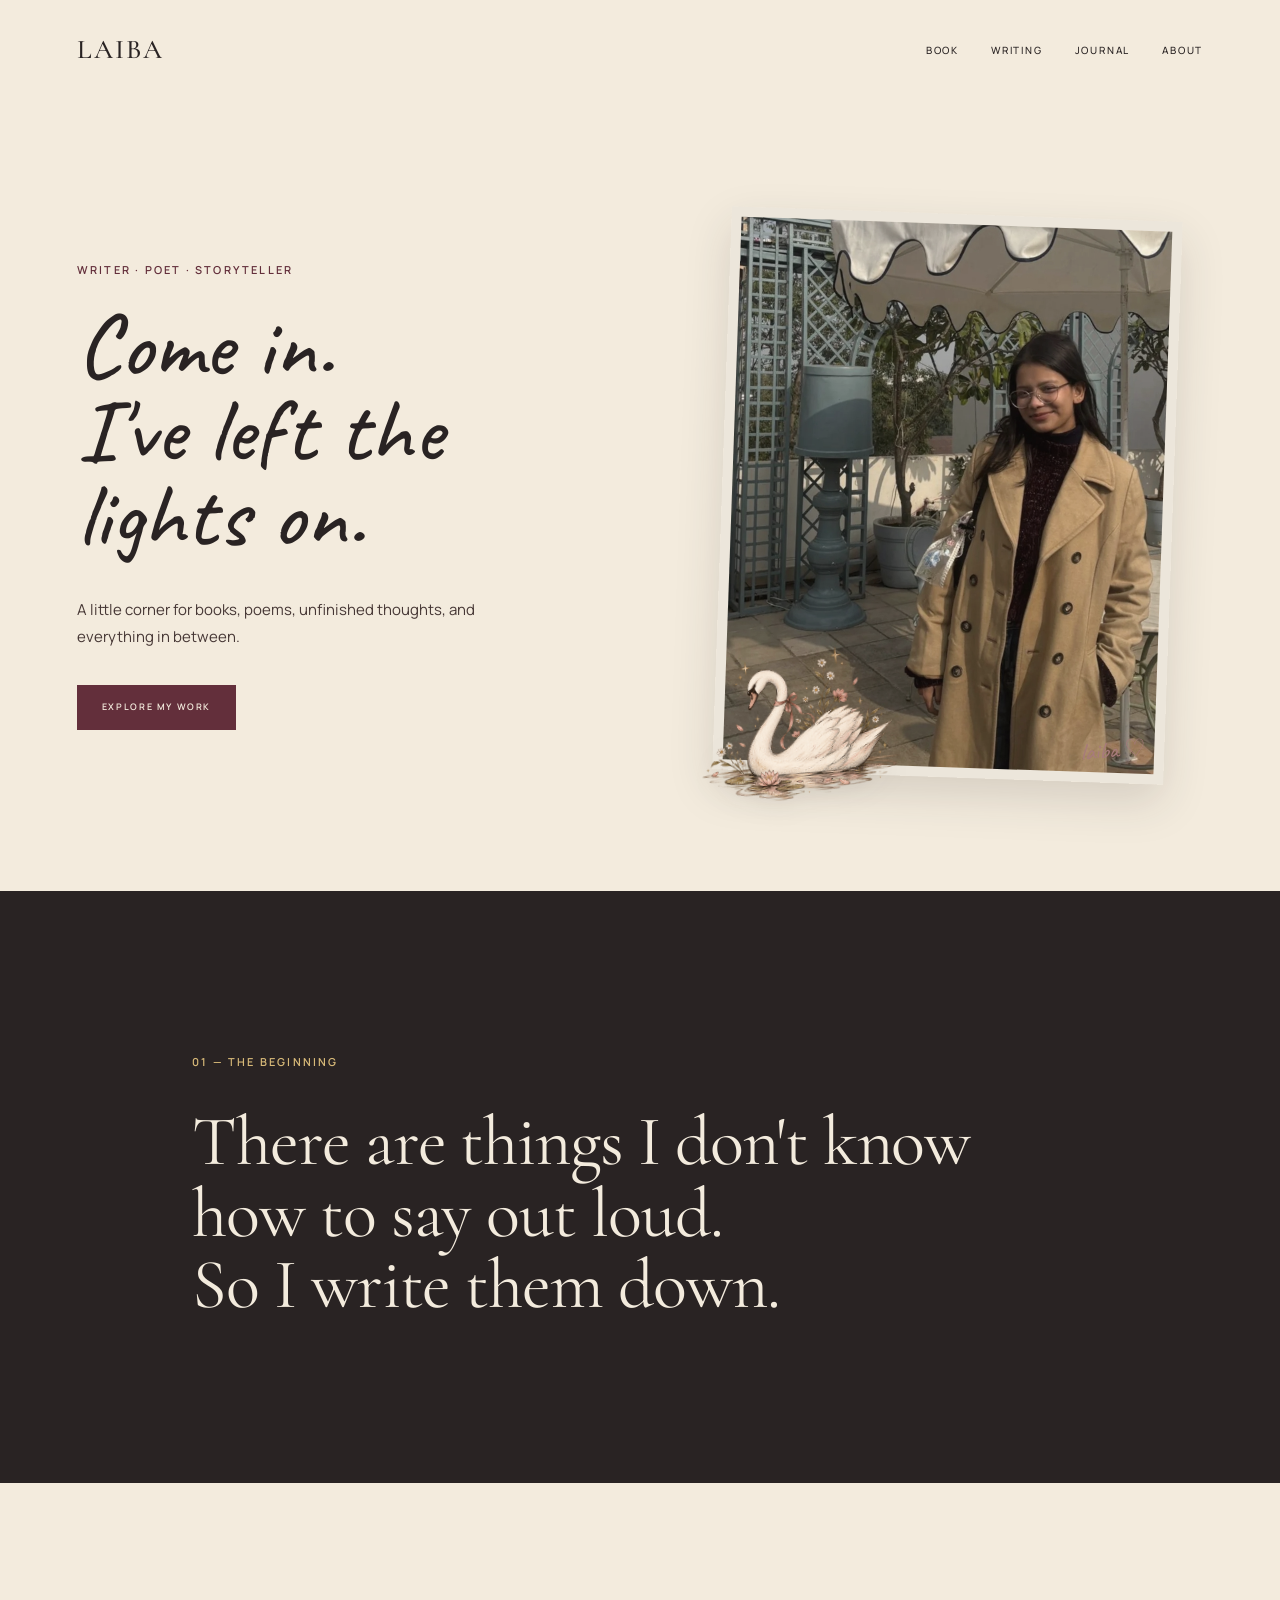
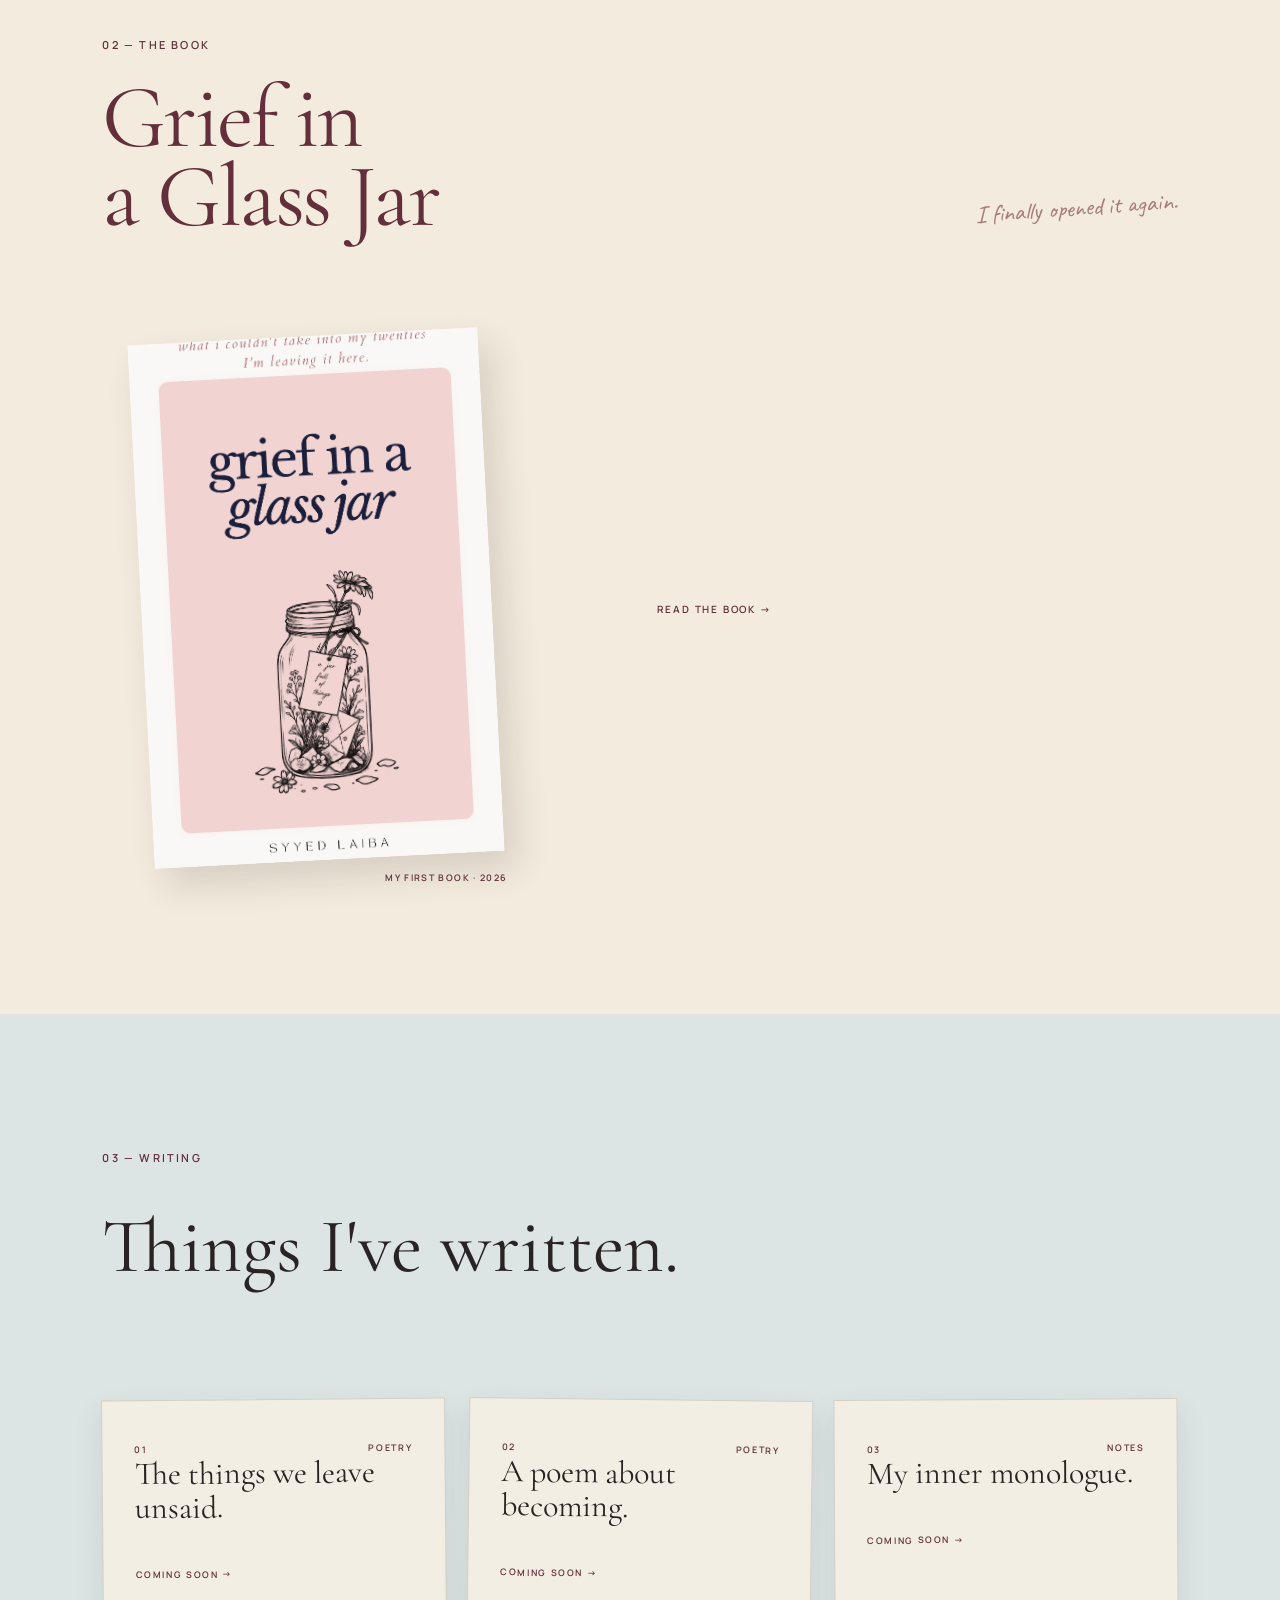
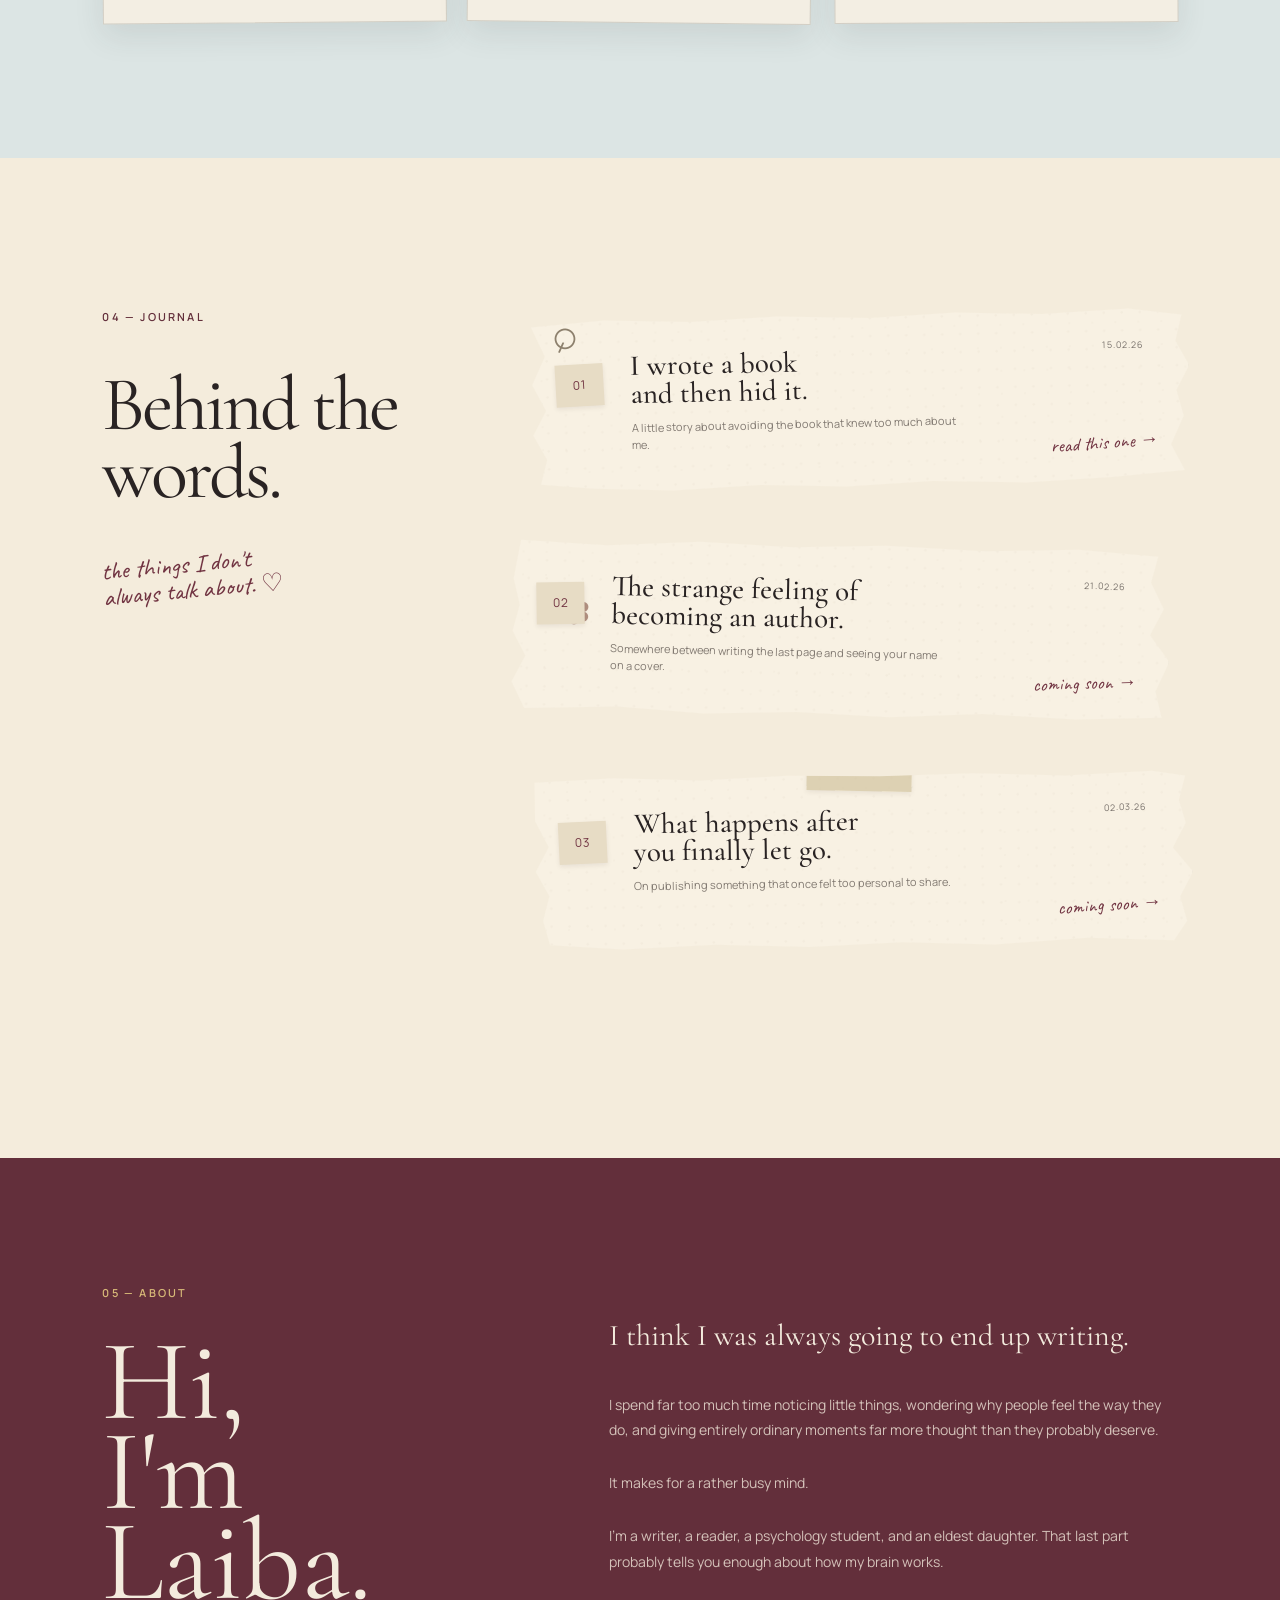
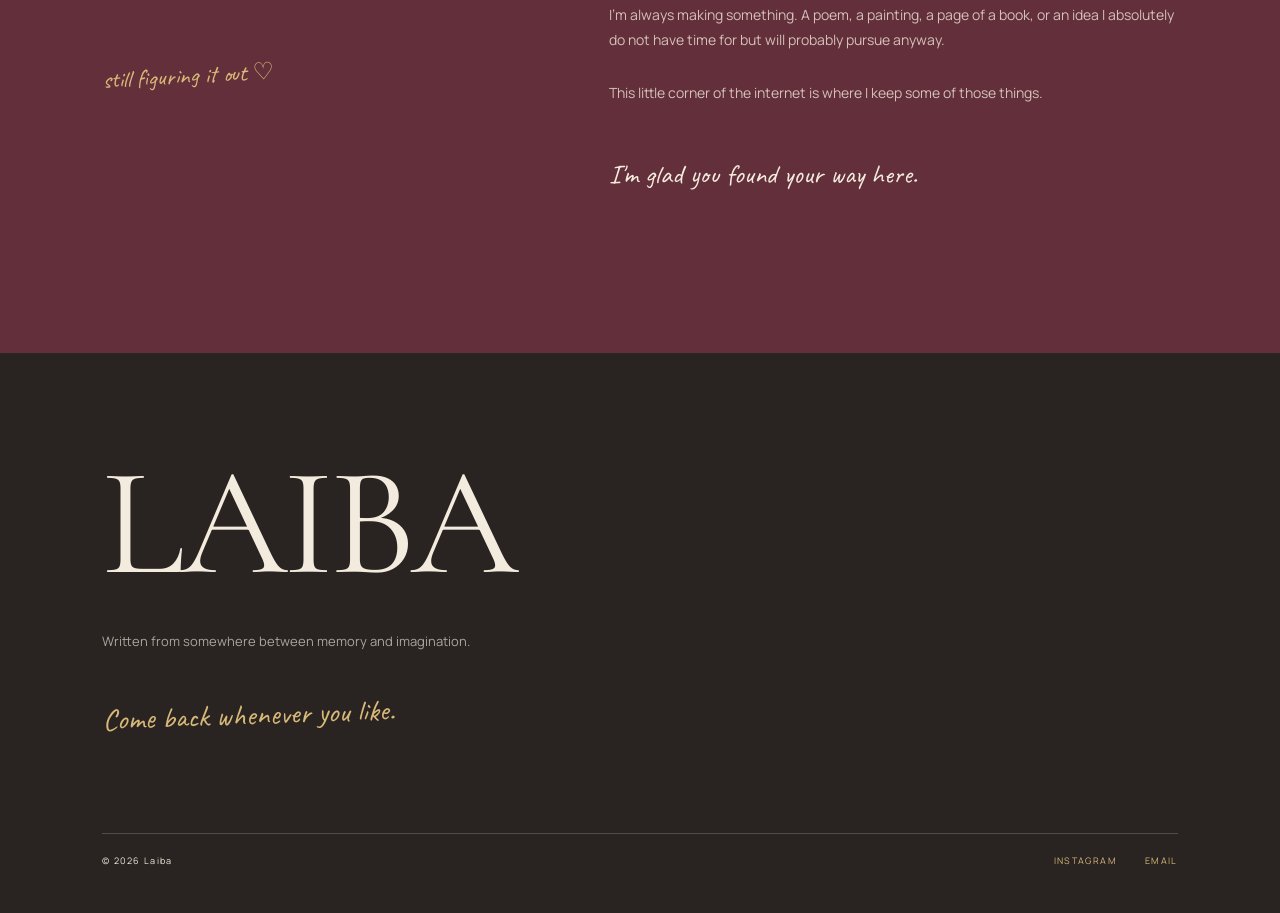
==== commit ecdfd3e3: "Update website" ====
--- a/index.html
+++ b/index.html
@@ -138,45 +138,6 @@
 
                 </div>
 
-
-                <div class="book-description">
-
-                    <p>
-                        I wrote this book, and then I spent a year
-                        avoiding it.
-                    </p>
-
-                    <p>
-                        Not because I hated it.
-                        Maybe because I knew exactly how much
-                        of me was inside it.
-                    </p>
-
-                    <p>
-                        There are pieces of my pain in these pages.
-                        Thoughts I never knew what to do with.
-                        Memories I couldn't forget.
-                        Things I could write down much more easily
-                        than I could ever say out loud.
-                    </p>
-
-                    <p>
-                        For a long time, I kept the book closed.
-                    </p>
-
-                    <p>
-                        Publishing it feels different.
-                        It feels like putting everything I've been
-                        carrying somewhere it can finally stay.
-                    </p>
-
-                
-
-                    <p class="book-release">
-                        And now, finally, I could walk into my
-                        twenties empty-handed.
-                    </p>
-
                   <a href="book.html" class="book-link">
     READ THE BOOK →
 </a>
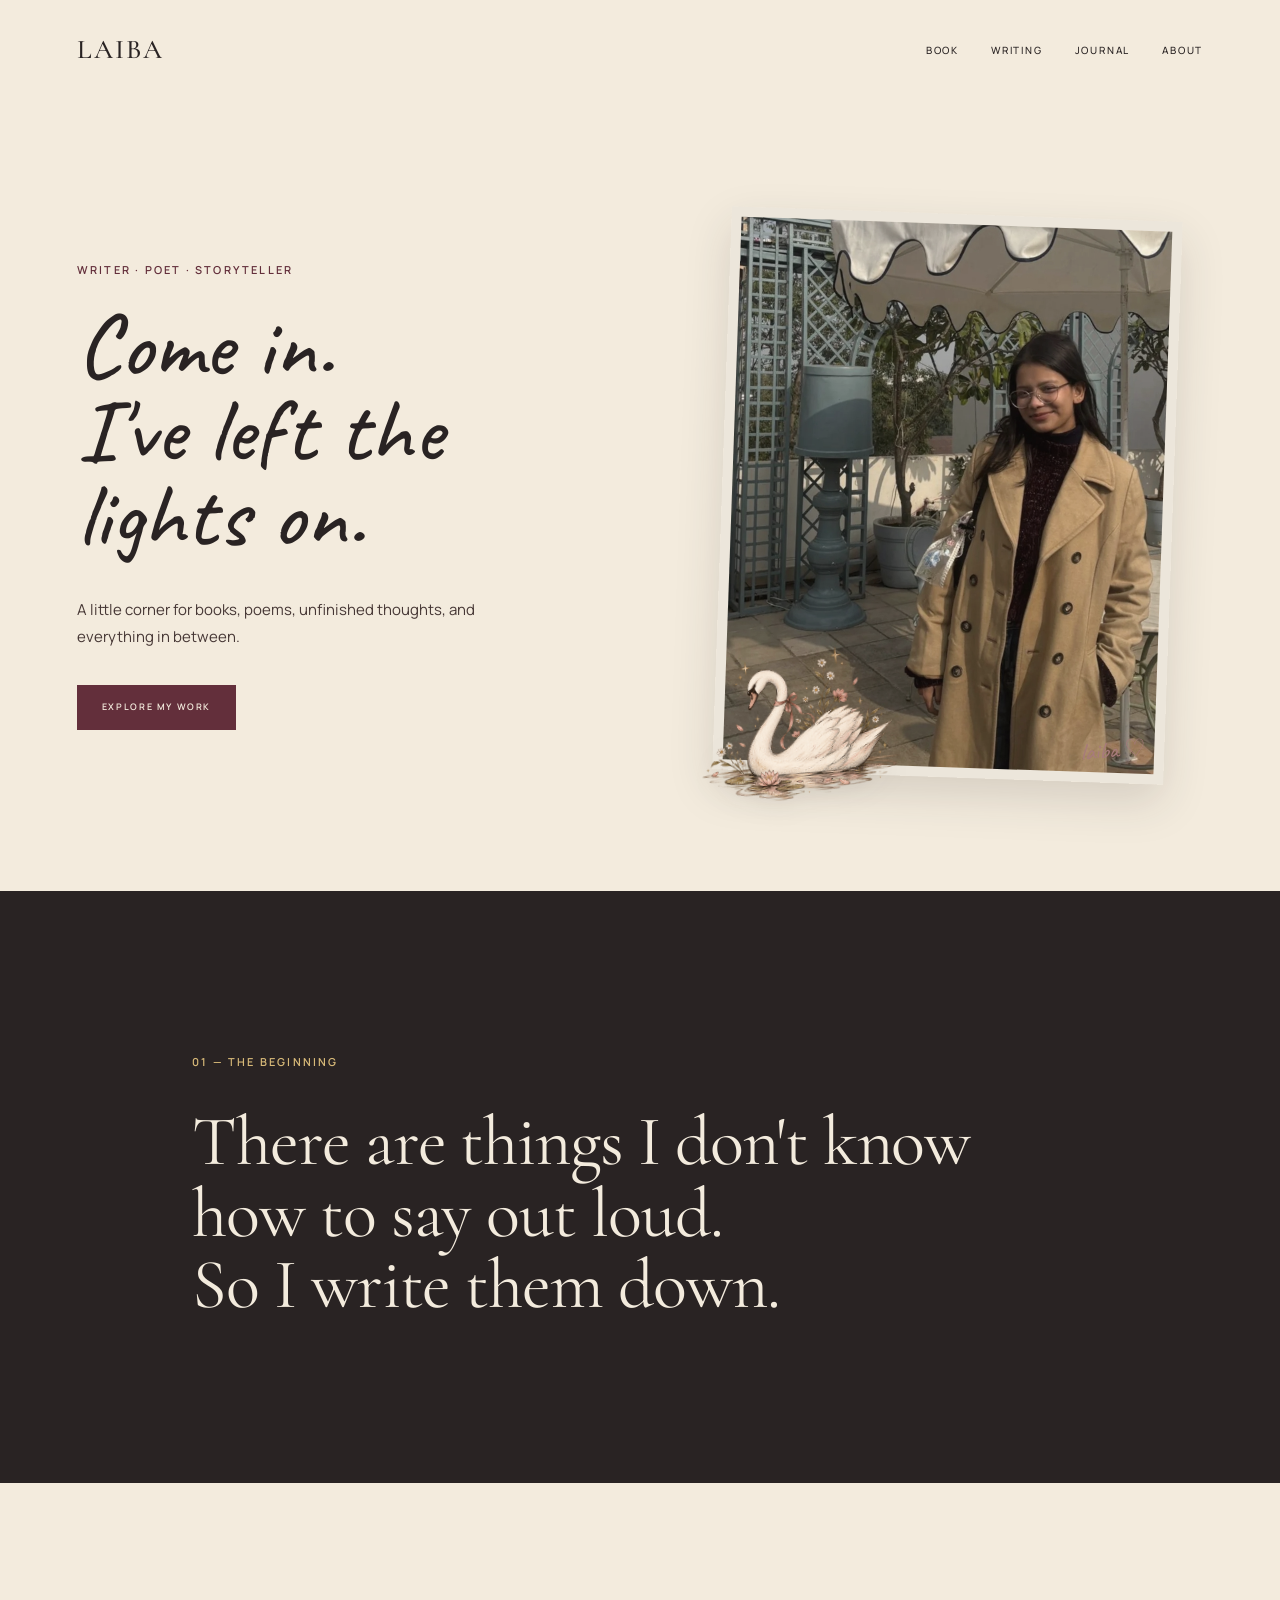
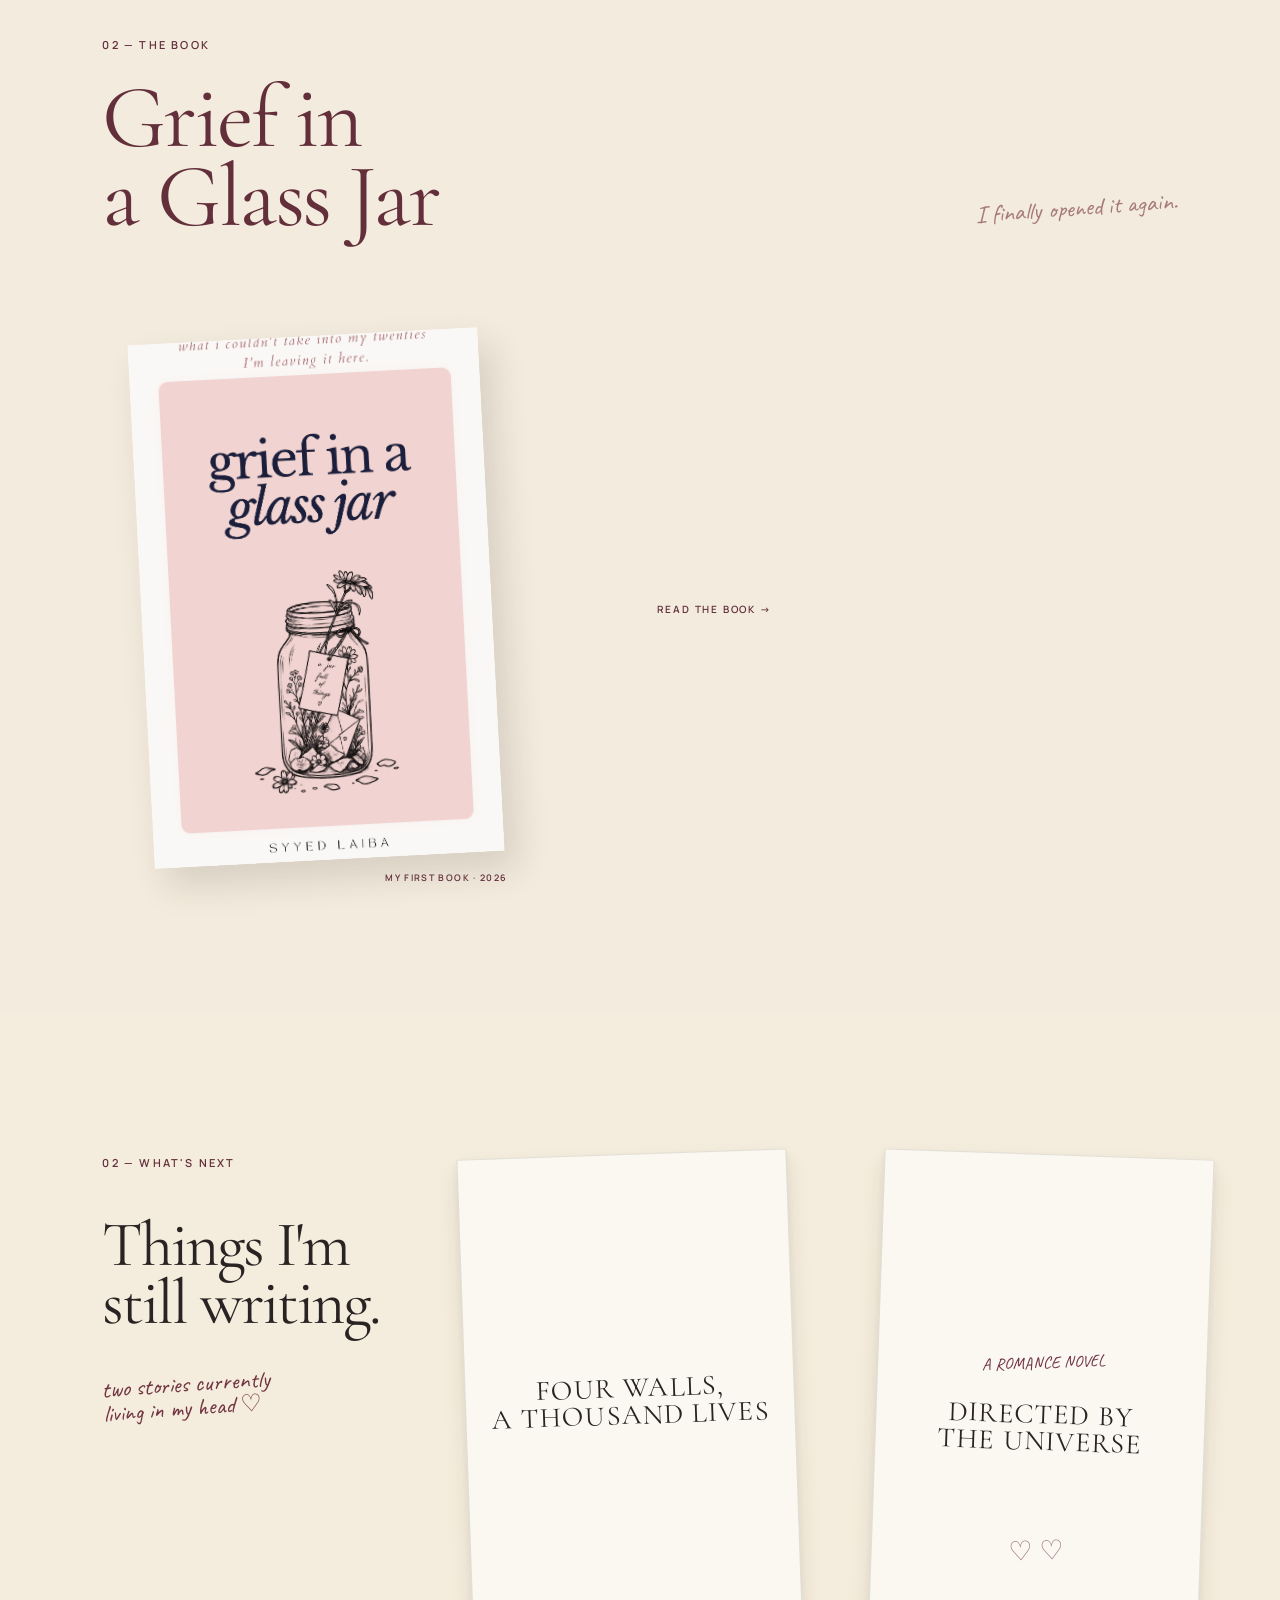
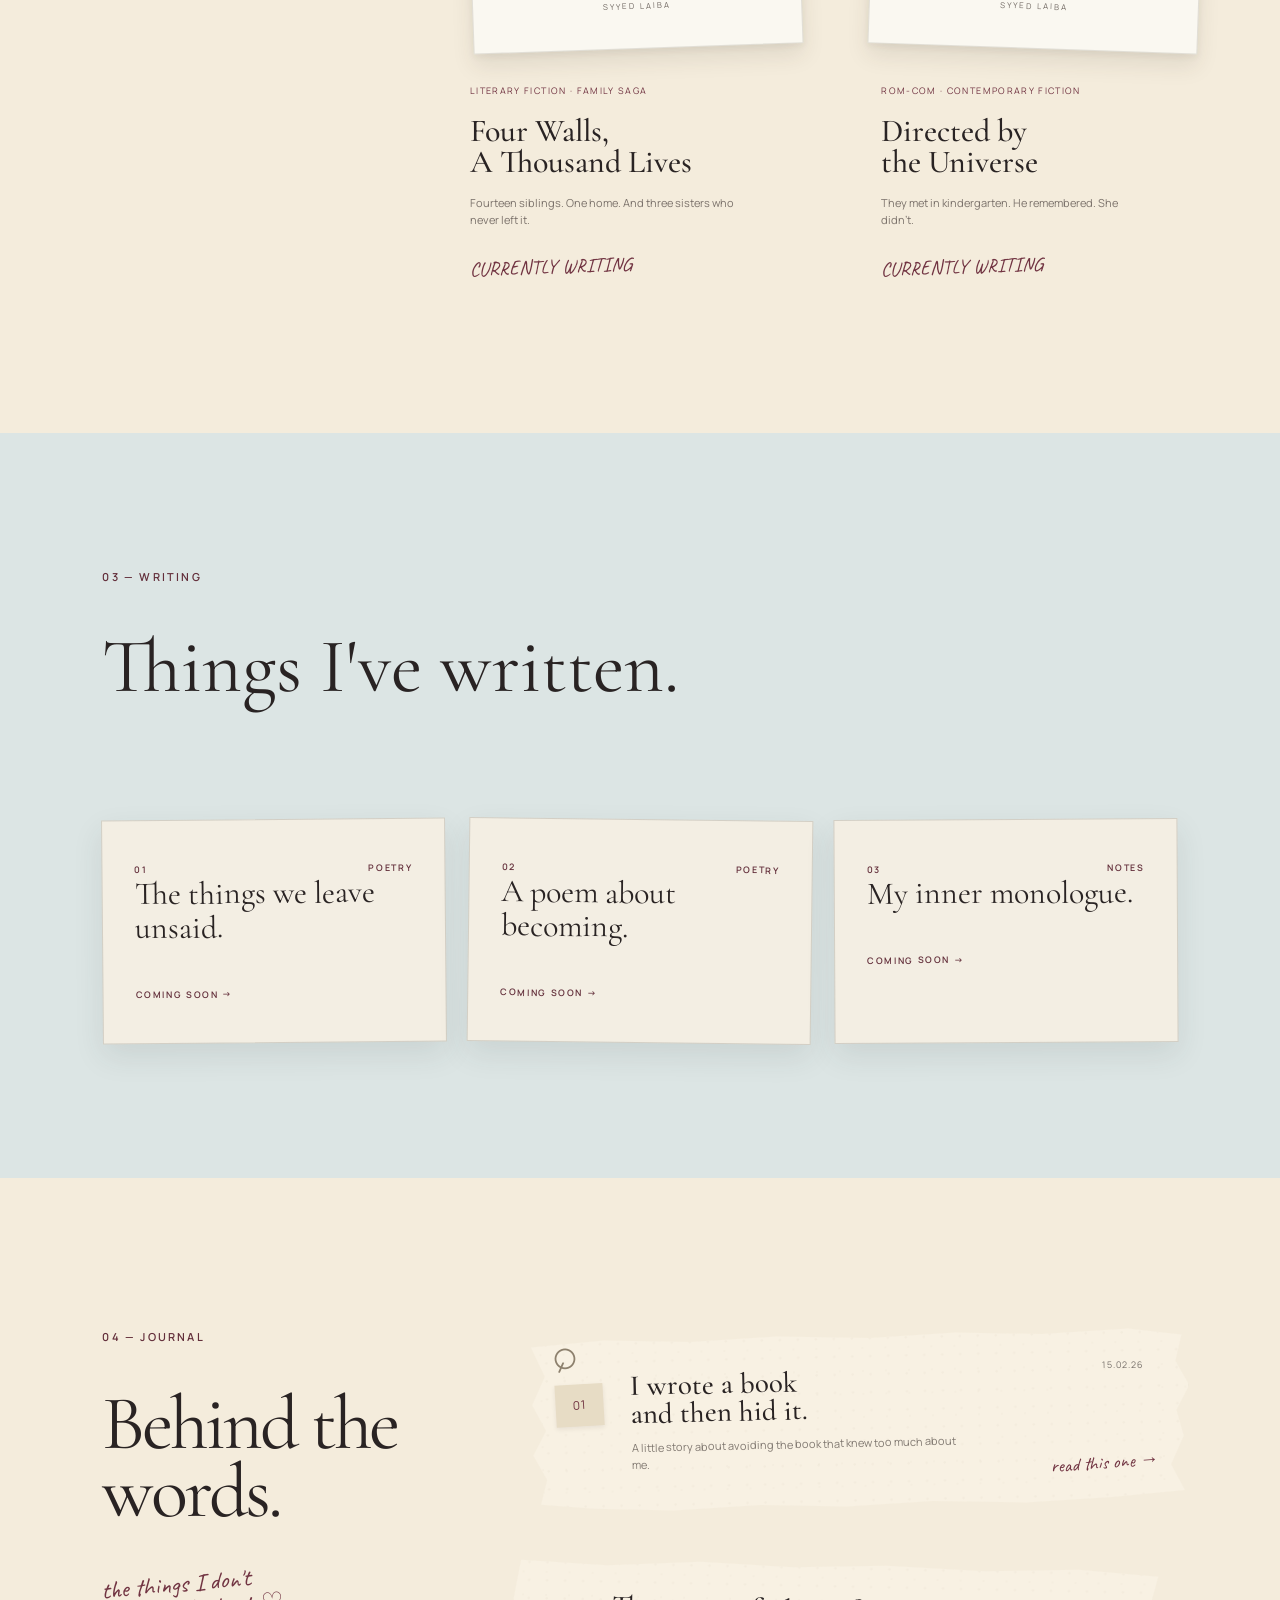
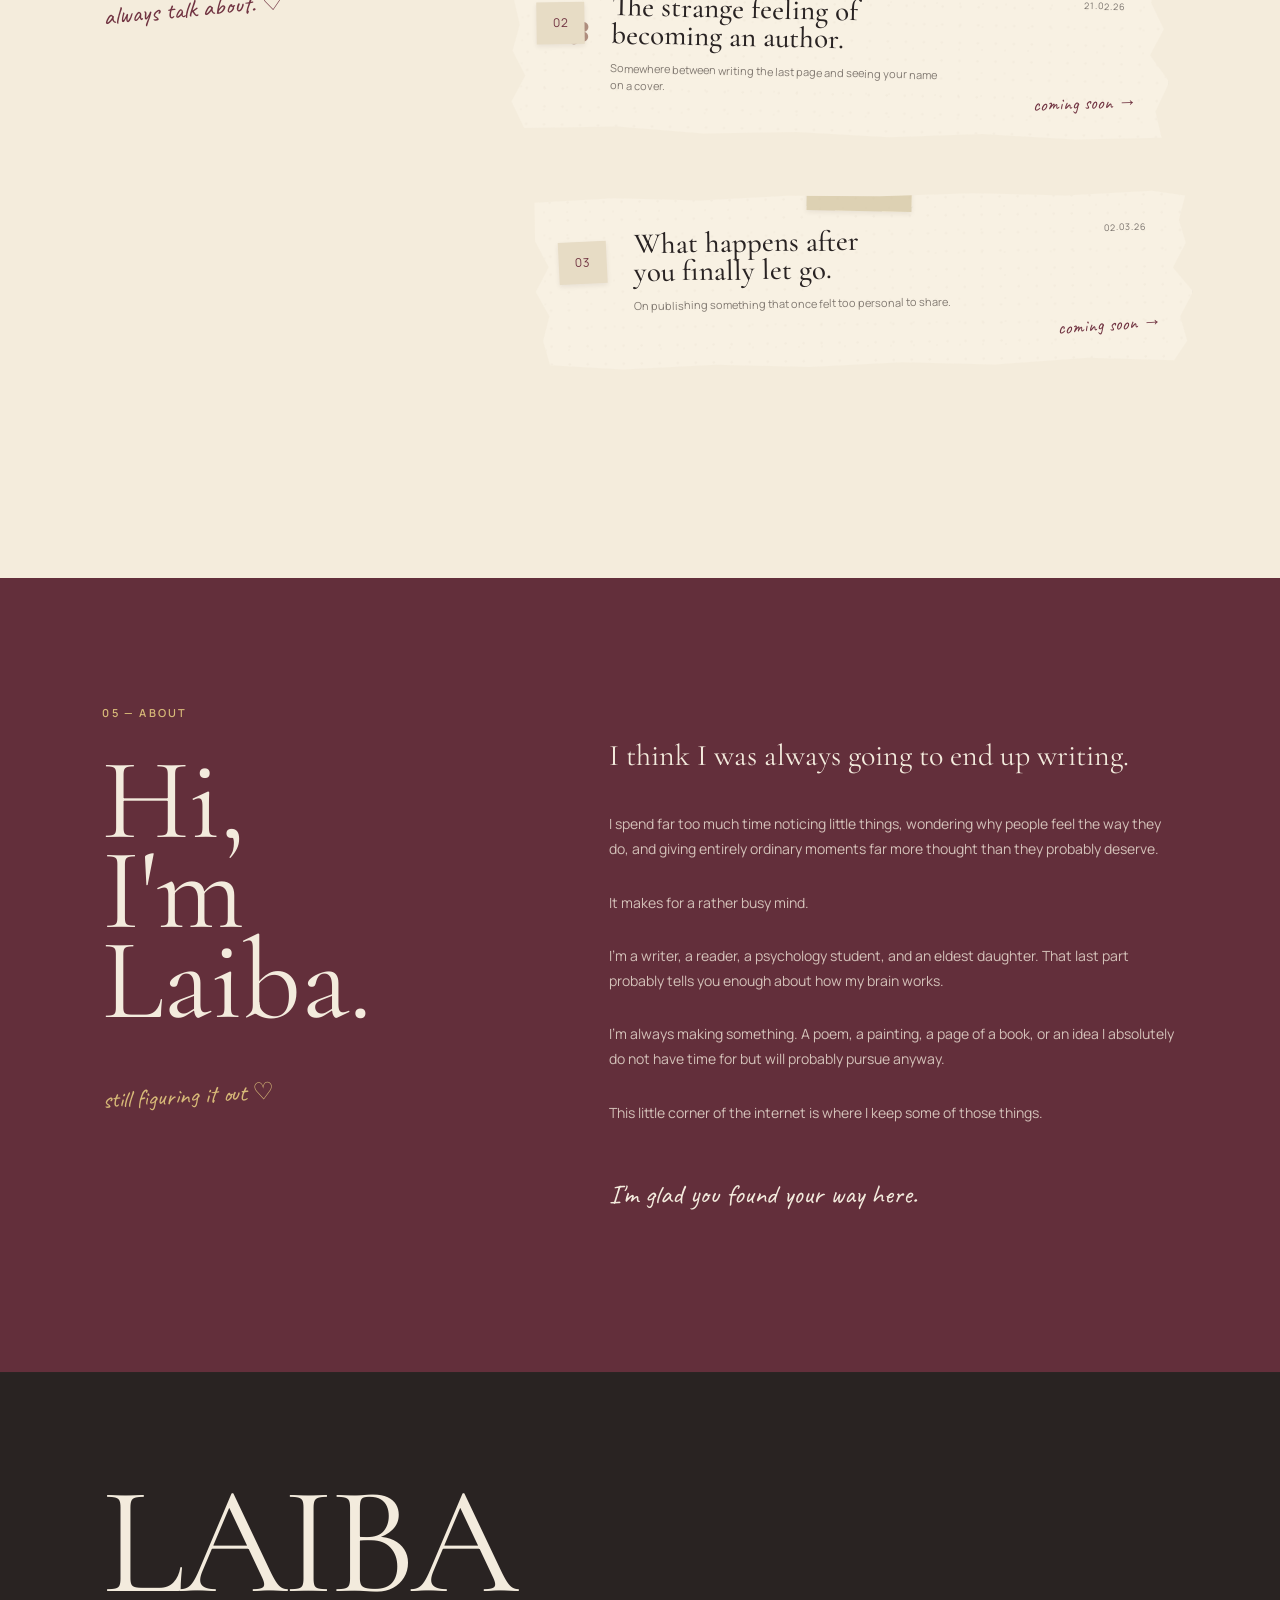
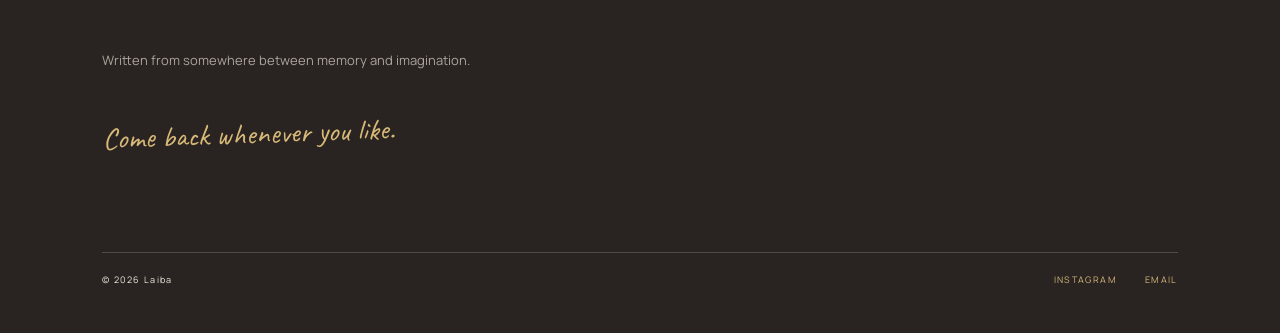
==== commit 2e3cb0b1: "update website" ====
--- a/index.html
+++ b/index.html
@@ -147,7 +147,130 @@
             </div>
 
         </section>
-
+<!-- UPCOMING BOOKS -->
+
+<section class="upcoming-books-section">
+
+    <div class="upcoming-books-heading">
+
+        <p class="section-label">
+            02 — WHAT'S NEXT
+        </p>
+
+        <h2>
+            Things I'm<br>
+            still writing.
+        </h2>
+
+        <p class="upcoming-books-note">
+            two stories currently<br>
+            living in my head ♡
+        </p>
+
+    </div>
+
+
+    <div class="upcoming-books-grid">
+
+
+        <!-- FOUR WALLS, A THOUSAND LIVES -->
+
+        <article class="upcoming-book">
+
+            <div class="upcoming-book-cover four-walls-cover">
+
+                <div class="placeholder-title">
+                    FOUR WALLS,<br>
+                    A THOUSAND LIVES
+                </div>
+
+                <div class="placeholder-author">
+                    SYYED LAIBA
+                </div>
+
+            </div>
+
+
+            <div class="upcoming-book-info">
+
+                <p class="upcoming-book-genre">
+                    LITERARY FICTION · FAMILY SAGA
+                </p>
+
+                <h3>
+                    Four Walls,<br>
+                    A Thousand Lives
+                </h3>
+
+                <p>
+                    Fourteen siblings. One home.
+                    And three sisters who never left it.
+                </p>
+
+                <span class="upcoming-status">
+                    CURRENTLY WRITING
+                </span>
+
+            </div>
+
+        </article>
+
+
+
+        <!-- DIRECTED BY THE UNIVERSE -->
+
+        <article class="upcoming-book">
+
+            <div class="upcoming-book-cover universe-cover">
+
+                <div class="placeholder-small">
+                    A ROMANCE NOVEL
+                </div>
+
+                <div class="placeholder-title">
+                    DIRECTED BY<br>
+                    THE UNIVERSE
+                </div>
+
+                <div class="placeholder-geese">
+                    ♡  ♡
+                </div>
+
+                <div class="placeholder-author">
+                    SYYED LAIBA
+                </div>
+
+            </div>
+
+
+            <div class="upcoming-book-info">
+
+                <p class="upcoming-book-genre">
+                    ROM-COM · CONTEMPORARY FICTION
+                </p>
+
+                <h3>
+                    Directed by<br>
+                    the Universe
+                </h3>
+
+                <p>
+                    They met in kindergarten.
+                    He remembered. She didn't.
+                </p>
+
+                <span class="upcoming-status">
+                    CURRENTLY WRITING
+                </span>
+
+            </div>
+
+        </article>
+
+
+    </div>
+
+</section>
 
         <section class="writing-section" id="writing">
 
--- a/style.css
+++ b/style.css
@@ -1940,4 +1940,349 @@
     }
 
 }
-
+/* =========================================
+   UPCOMING BOOKS
+   ========================================= */
+
+.upcoming-books-section {
+    background: #f4ecdc;
+
+    padding: 120px 8% 150px;
+
+    display: grid;
+    grid-template-columns: 30% 70%;
+
+    gap: 40px;
+
+    overflow: hidden;
+}
+
+
+/* HEADING */
+
+.upcoming-books-heading {
+    padding-top: 20px;
+}
+
+.upcoming-books-heading h2 {
+    font-family: "Cormorant Garamond", serif;
+
+    font-size: clamp(55px, 5vw, 85px);
+
+    font-weight: 400;
+
+    line-height: .9;
+
+    letter-spacing: -2px;
+
+    margin: 45px 0 0;
+}
+
+.upcoming-books-note {
+    font-family: "Caveat", cursive;
+
+    font-size: 24px;
+
+    line-height: 1;
+
+    color: #713442;
+
+    margin-top: 40px;
+
+    transform: rotate(-4deg);
+
+    display: inline-block;
+}
+
+
+/* BOOK GRID */
+
+.upcoming-books-grid {
+    display: grid;
+
+    grid-template-columns: repeat(2, 1fr);
+
+    gap: 70px;
+
+    align-items: start;
+
+    padding-top: 20px;
+}
+
+
+/* BOOK */
+
+.upcoming-book {
+    max-width: 330px;
+}
+
+
+/* PLACEHOLDER COVER */
+
+.upcoming-book-cover {
+    position: relative;
+
+    width: 100%;
+
+    aspect-ratio: 2 / 3;
+
+    background: #faf8f1;
+
+    border: 1px solid rgba(50, 40, 30, .12);
+
+    box-shadow:
+        0 12px 22px rgba(55, 45, 35, .10),
+        0 3px 6px rgba(55, 45, 35, .06);
+
+    display: flex;
+
+    flex-direction: column;
+
+    align-items: center;
+
+    justify-content: center;
+
+    text-align: center;
+
+    overflow: hidden;
+
+    transition:
+        transform .35s ease,
+        box-shadow .35s ease;
+}
+
+
+/* SLIGHTLY DIFFERENT PAPER TILT */
+
+.four-walls-cover {
+    transform: rotate(-2deg);
+}
+
+.universe-cover {
+    transform: rotate(2deg);
+
+    background: #faf8f1;
+}
+
+
+/* HOVER */
+
+.upcoming-book:hover .four-walls-cover {
+    transform: rotate(-1deg) translateY(-6px);
+}
+
+.upcoming-book:hover .universe-cover {
+    transform: rotate(1deg) translateY(-6px);
+}
+
+.upcoming-book:hover .upcoming-book-cover {
+    box-shadow:
+        0 18px 30px rgba(55, 45, 35, .14),
+        0 4px 8px rgba(55, 45, 35, .08);
+}
+
+
+/* COVER TYPOGRAPHY */
+
+.placeholder-title {
+    font-family: "Cormorant Garamond", serif;
+
+    font-size: clamp(22px, 2.2vw, 32px);
+
+    line-height: .95;
+
+    letter-spacing: .04em;
+
+    color: #292323;
+
+    max-width: 85%;
+}
+
+
+.placeholder-small {
+    font-family: "Caveat", cursive;
+
+    font-size: 17px;
+
+    color: #713442;
+
+    margin-bottom: 25px;
+
+    transform: rotate(-4deg);
+}
+
+
+.placeholder-author {
+    position: absolute;
+
+    bottom: 35px;
+
+    font-family: "Manrope", sans-serif;
+
+    font-size: 8px;
+
+    letter-spacing: .25em;
+
+    color: #716963;
+}
+
+
+.placeholder-geese {
+    position: absolute;
+
+    bottom: 75px;
+
+    font-family: "Caveat", cursive;
+
+    font-size: 27px;
+
+    color: #713442;
+
+    opacity: .65;
+
+    transform: rotate(-5deg);
+}
+
+
+/* BOOK INFO */
+
+.upcoming-book-info {
+    padding: 35px 5px 0;
+}
+
+
+.upcoming-book-genre {
+    font-family: "Manrope", sans-serif;
+
+    font-size: 9px;
+
+    letter-spacing: .15em;
+
+    color: #713442;
+
+    margin-bottom: 18px;
+}
+
+
+.upcoming-book-info h3 {
+    font-family: "Cormorant Garamond", serif;
+
+    font-size: 32px;
+
+    font-weight: 500;
+
+    line-height: .95;
+
+    margin: 0 0 17px;
+
+    color: #292323;
+}
+
+
+.upcoming-book-info > p:not(.upcoming-book-genre) {
+    font-family: "Manrope", sans-serif;
+
+    font-size: 11px;
+
+    line-height: 1.6;
+
+    color: #7b726b;
+
+    max-width: 270px;
+
+    margin-bottom: 22px;
+}
+
+
+/* STATUS */
+
+.upcoming-status {
+    font-family: "Caveat", cursive;
+
+    font-size: 20px;
+
+    color: #713442;
+
+    transform: rotate(-2deg);
+
+    display: inline-block;
+}
+
+
+/* =========================================
+   UPCOMING BOOKS MOBILE
+   ========================================= */
+
+@media (max-width: 800px) {
+
+    .upcoming-books-section {
+        display: block;
+
+        padding:
+            90px
+            22px
+            110px;
+    }
+
+
+    .upcoming-books-heading {
+        margin-bottom: 65px;
+    }
+
+
+    .upcoming-books-heading h2 {
+        font-size: 62px;
+
+        margin-top: 30px;
+
+        letter-spacing: -1.5px;
+    }
+
+
+    .upcoming-books-note {
+        font-size: 22px;
+
+        margin-top: 30px;
+    }
+
+
+    .upcoming-books-grid {
+        grid-template-columns: 1fr;
+
+        gap: 85px;
+
+        padding-top: 0;
+
+        justify-items: center;
+    }
+
+
+    .upcoming-book {
+        width: min(330px, 82vw);
+
+        max-width: none;
+    }
+
+
+    .upcoming-book-cover {
+        width: 100%;
+    }
+
+
+    .upcoming-book-info {
+        padding-top: 32px;
+    }
+
+
+    .upcoming-book-info h3 {
+        font-size: 31px;
+    }
+
+
+    .upcoming-book-info > p:not(.upcoming-book-genre) {
+        font-size: 11px;
+
+        max-width: 290px;
+    }
+
+}
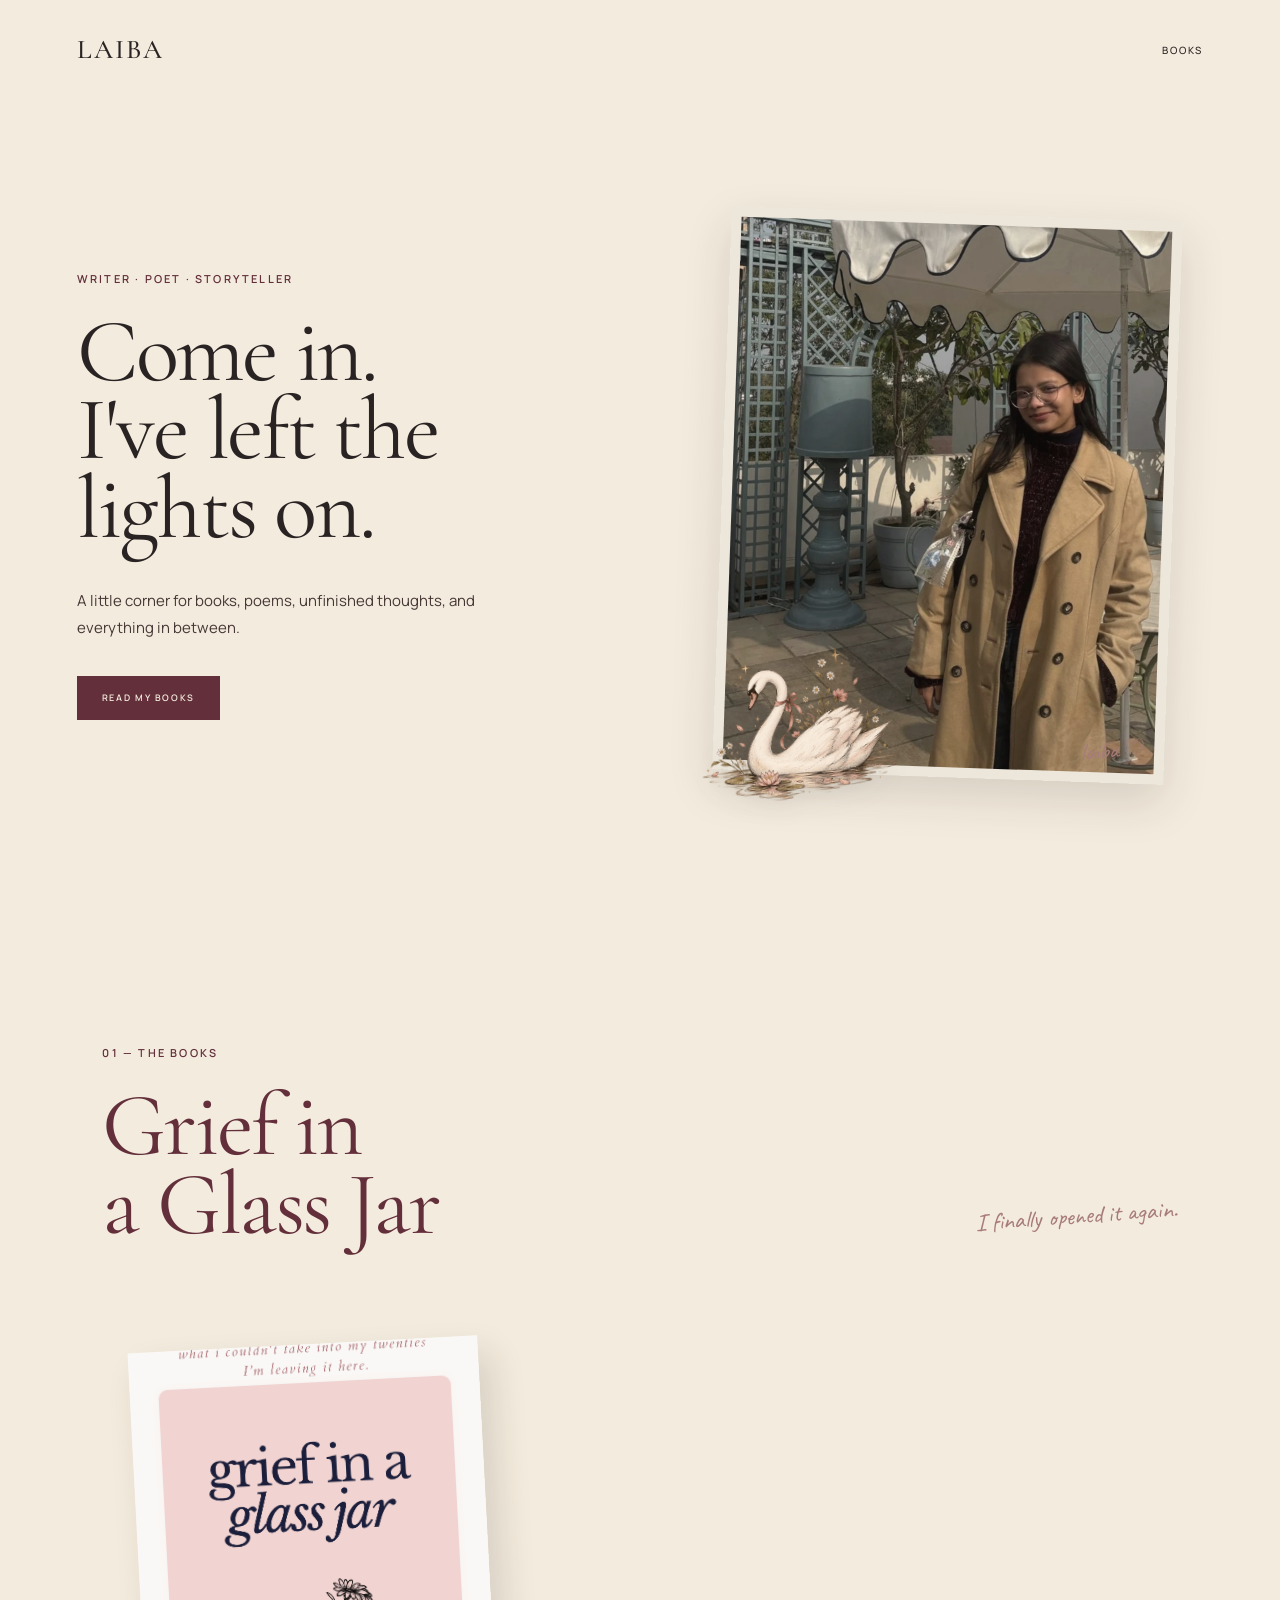
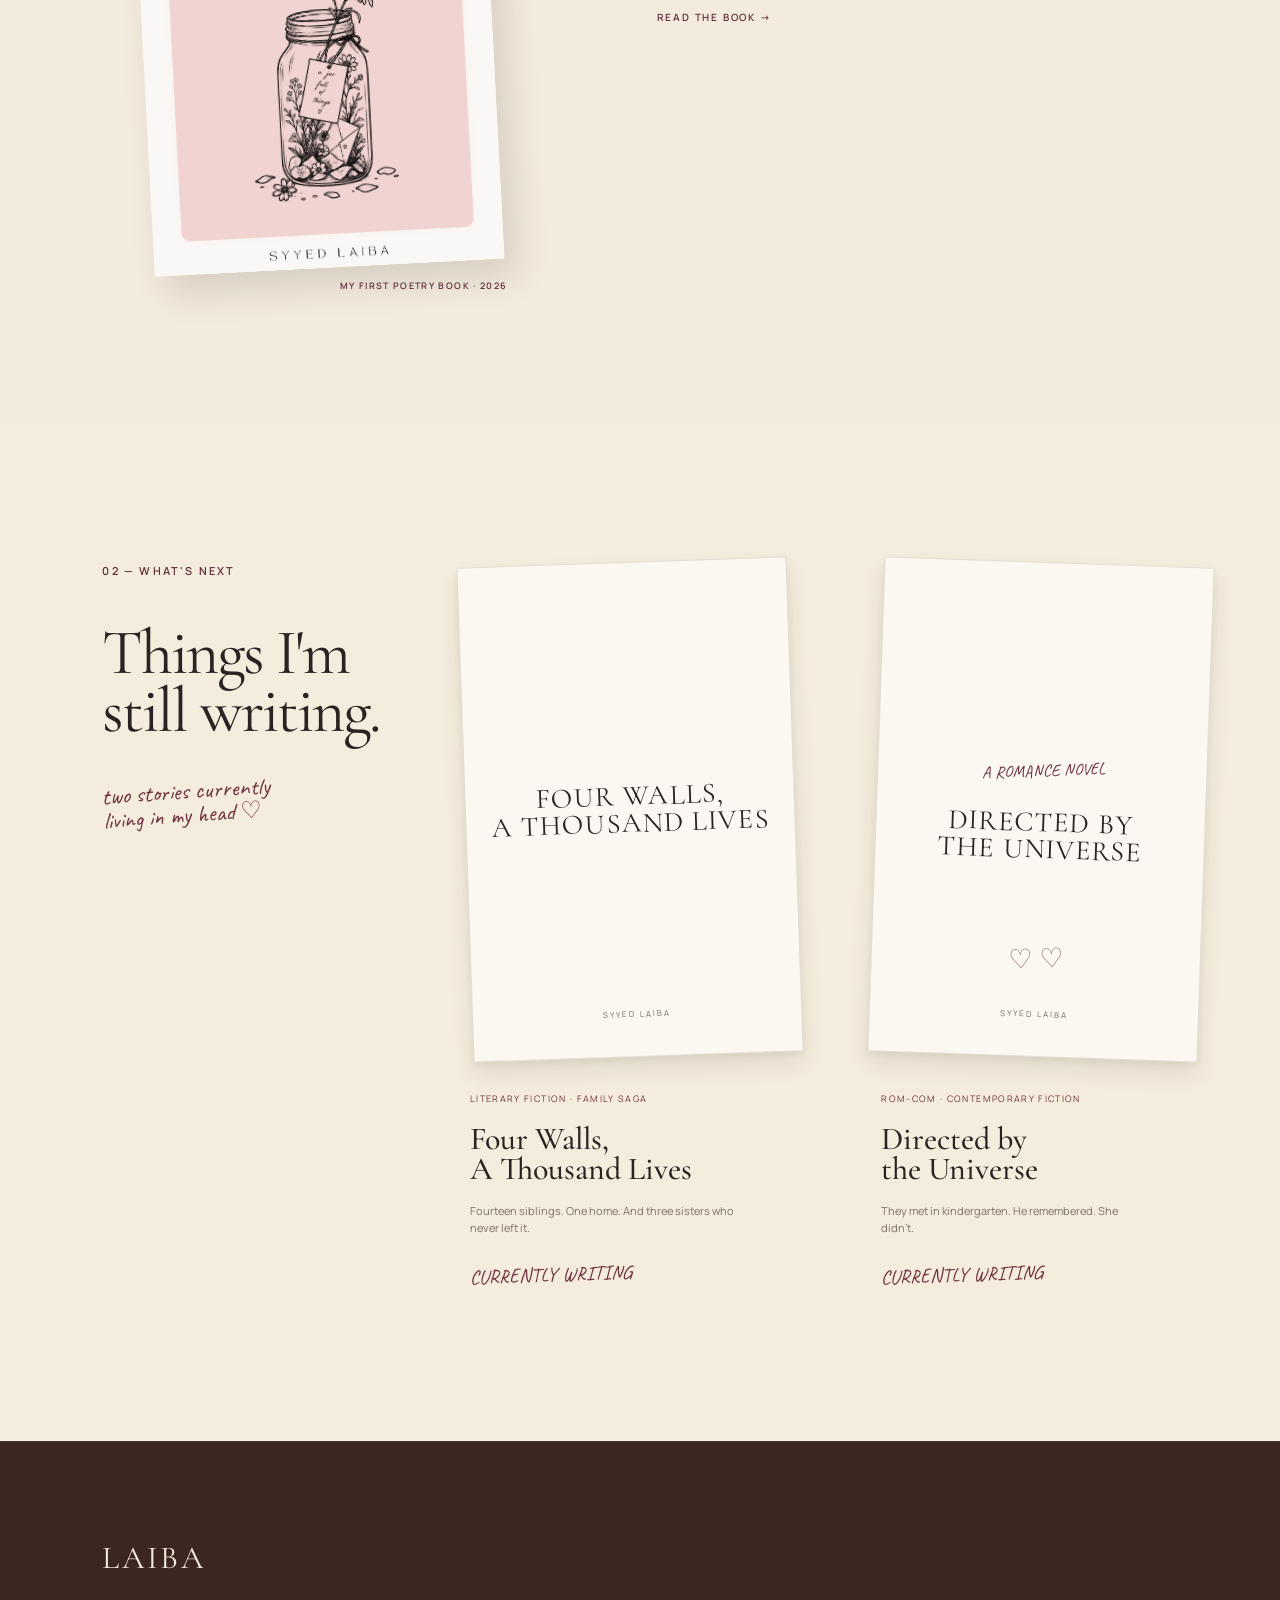
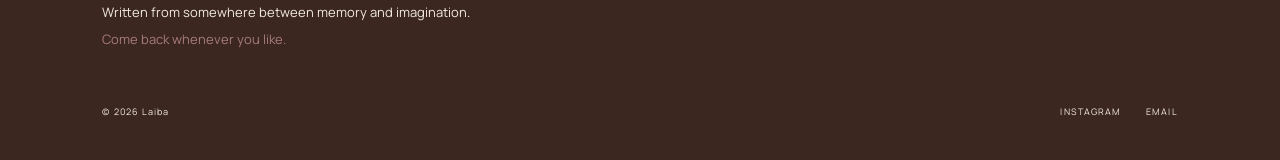
==== commit 60c38d38: "Update footer styling" ====
--- a/index.html
+++ b/index.html
@@ -5,33 +5,37 @@
     <meta charset="UTF-8">
     <meta name="viewport" content="width=device-width, initial-scale=1.0">
 
-   <title>Laiba | Writer & Poet</title>
-
-<link rel="preconnect" href="https://fonts.googleapis.com">
-<link rel="preconnect" href="https://fonts.gstatic.com" crossorigin>
-
-<link href="https://fonts.googleapis.com/css2?family=Caveat:wght@400;500&family=Cormorant+Garamond:wght@400;500;600&family=Manrope:wght@400;500;600&display=swap" rel="stylesheet">
-
-<link rel="stylesheet" href="style.css">
+    <title>Laiba | Writer & Poet</title>
+
+    <link rel="preconnect" href="https://fonts.googleapis.com">
+    <link rel="preconnect" href="https://fonts.gstatic.com" crossorigin>
+
+    <link href="https://fonts.googleapis.com/css2?family=Caveat:wght@400;500&family=Cormorant+Garamond:wght@400;500;600&family=Manrope:wght@400;500;600&display=swap" rel="stylesheet">
+
+    <link rel="stylesheet" href="style.css">
 </head>
 
+
 <body>
 
+    <!-- NAVIGATION -->
+
     <header class="navbar">
 
-        <a href="#" class="logo">LAIBA</a>
+        <a href="#" class="logo">
+            LAIBA
+        </a>
 
         <nav>
-            <a href="#book">BOOK</a>
-            <a href="#writing">WRITING</a>
-            <a href="#journal">JOURNAL</a>
-            <a href="#about">ABOUT</a>
+            <a href="#books">BOOKS</a>
         </nav>
 
     </header>
 
 
     <main>
+
+        <!-- HERO -->
 
         <section class="hero">
 
@@ -42,71 +46,59 @@
                 </p>
 
                 <h1>
-    Come in.<br>
-    I've left the<br>
-    lights on.
-</h1>
+                    Come in.<br>
+                    I've left the<br>
+                    lights on.
+                </h1>
+
                 <p class="hero-description">
-    A little corner for books, poems,
-    unfinished thoughts, and everything
-    in between.
-</p>
-                <a href="#book" class="hero-button">
-                    EXPLORE MY WORK
+                    A little corner for books, poems,
+                    unfinished thoughts, and everything
+                    in between.
+                </p>
+
+                <a href="#books" class="hero-button">
+                    READ MY BOOKS
                 </a>
 
             </div>
 
-          
-
-           <div class="hero-visual">
-
-    <img 
-        src="assets/images/swan.png" 
-        alt=""
-        class="hero-swan"
-        style="width: 230px; height: auto;"
-    >
-
-    <div class="archive-frame">
-
-        <img 
-            src="assets/images/face.jpeg"
-            alt="Laiba"
-            class="archive-photo"
-        >
-
-        <div class="photo-signature">
-            laiba ♡
-        </div>
-
-    </div>
-
-</div>
-
+
+            <div class="hero-visual">
+
+                <img
+                    src="assets/images/swan.png"
+                    alt=""
+                    class="hero-swan"
+                    style="width: 230px; height: auto;"
+                >
+
+                <div class="archive-frame">
+
+                    <img
+                        src="assets/images/face.jpeg"
+                        alt="Laiba"
+                        class="archive-photo"
+                    >
+
+                    <div class="photo-signature">
+                        laiba ♡
+                    </div>
+
+                </div>
+
+            </div>
 
         </section>
-       
-
-        <section class="intro">
-
-           <p class="section-label">
-    01 — THE BEGINNING
-</p>
-
-<h2>
-    There are things I don't know
-    how to say out loud.
-    <br>
-    So I write them down.
-</h2>
-        </section>
-
-
-        <section class="book-section" id="book">
+
+
+
+        <!-- THE BOOK -->
+
+        <section class="book-section" id="books">
 
             <p class="section-label">
-                02 — THE BOOK
+                01 — THE BOOKS
             </p>
 
             <div class="book-heading">
@@ -127,436 +119,197 @@
 
                 <div class="book-cover-area">
 
-                   <img 
-    src="assets/images/grief in a glass jar.png"
-    alt="The Grief in a Glass Jar book cover"
-    class="book-cover"
->
+                    <img
+                        src="assets/images/grief in a glass jar.png"
+                        alt="The Grief in a Glass Jar book cover"
+                        class="book-cover"
+                    >
+
                     <span class="book-year">
-                        MY FIRST BOOK · 2026
+                        MY FIRST POETRY BOOK · 2026
                     </span>
 
                 </div>
 
-                  <a href="book.html" class="book-link">
-    READ THE BOOK →
-</a>
-
-                </div>
+
+                <a href="book.html" class="book-link">
+                    READ THE BOOK →
+                </a>
 
             </div>
 
         </section>
-<!-- UPCOMING BOOKS -->
-
-<section class="upcoming-books-section">
-
-    <div class="upcoming-books-heading">
-
-        <p class="section-label">
-            02 — WHAT'S NEXT
+
+
+
+        <!-- UPCOMING BOOKS -->
+
+        <section class="upcoming-books-section">
+
+            <div class="upcoming-books-heading">
+
+                <p class="section-label">
+                    02 — WHAT'S NEXT
+                </p>
+
+                <h2>
+                    Things I'm<br>
+                    still writing.
+                </h2>
+
+                <p class="upcoming-books-note">
+                    two stories currently<br>
+                    living in my head ♡
+                </p>
+
+            </div>
+
+
+            <div class="upcoming-books-grid">
+
+
+                <!-- FOUR WALLS, A THOUSAND LIVES -->
+
+                <article class="upcoming-book">
+
+                    <div class="upcoming-book-cover four-walls-cover">
+
+                        <div class="placeholder-title">
+                            FOUR WALLS,<br>
+                            A THOUSAND LIVES
+                        </div>
+
+                        <div class="placeholder-author">
+                            SYYED LAIBA
+                        </div>
+
+                    </div>
+
+
+                    <div class="upcoming-book-info">
+
+                        <p class="upcoming-book-genre">
+                            LITERARY FICTION · FAMILY SAGA
+                        </p>
+
+                        <h3>
+                            Four Walls,<br>
+                            A Thousand Lives
+                        </h3>
+
+                        <p>
+                            Fourteen siblings. One home.
+                            And three sisters who never left it.
+                        </p>
+
+                        <span class="upcoming-status">
+                            CURRENTLY WRITING
+                        </span>
+
+                    </div>
+
+                </article>
+
+
+
+                <!-- DIRECTED BY THE UNIVERSE -->
+
+                <article class="upcoming-book">
+
+                    <div class="upcoming-book-cover universe-cover">
+
+                        <div class="placeholder-small">
+                            A ROMANCE NOVEL
+                        </div>
+
+                        <div class="placeholder-title">
+                            DIRECTED BY<br>
+                            THE UNIVERSE
+                        </div>
+
+                        <div class="placeholder-geese">
+                            ♡ ♡
+                        </div>
+
+                        <div class="placeholder-author">
+                            SYYED LAIBA
+                        </div>
+
+                    </div>
+
+
+                    <div class="upcoming-book-info">
+
+                        <p class="upcoming-book-genre">
+                            ROM-COM · CONTEMPORARY FICTION
+                        </p>
+
+                        <h3>
+                            Directed by<br>
+                            the Universe
+                        </h3>
+
+                        <p>
+                            They met in kindergarten.
+                            He remembered. She didn't.
+                        </p>
+
+                        <span class="upcoming-status">
+                            CURRENTLY WRITING
+                        </span>
+
+                    </div>
+
+                </article>
+
+
+            </div>
+
+        </section>
+
+    </main>
+
+
+
+    <!-- FOOTER -->
+
+    <footer>
+
+        <div class="footer-name">
+            LAIBA
+        </div>
+
+        <p class="footer-line">
+            Written from somewhere between
+            memory and imagination.
         </p>
 
-        <h2>
-            Things I'm<br>
-            still writing.
-        </h2>
-
-        <p class="upcoming-books-note">
-            two stories currently<br>
-            living in my head ♡
+        <p class="footer-goodbye">
+            Come back whenever you like.
         </p>
 
-    </div>
-
-
-    <div class="upcoming-books-grid">
-
-
-        <!-- FOUR WALLS, A THOUSAND LIVES -->
-
-        <article class="upcoming-book">
-
-            <div class="upcoming-book-cover four-walls-cover">
-
-                <div class="placeholder-title">
-                    FOUR WALLS,<br>
-                    A THOUSAND LIVES
-                </div>
-
-                <div class="placeholder-author">
-                    SYYED LAIBA
-                </div>
-
-            </div>
-
-
-            <div class="upcoming-book-info">
-
-                <p class="upcoming-book-genre">
-                    LITERARY FICTION · FAMILY SAGA
-                </p>
-
-                <h3>
-                    Four Walls,<br>
-                    A Thousand Lives
-                </h3>
-
-                <p>
-                    Fourteen siblings. One home.
-                    And three sisters who never left it.
-                </p>
-
-                <span class="upcoming-status">
-                    CURRENTLY WRITING
-                </span>
-
-            </div>
-
-        </article>
-
-
-
-        <!-- DIRECTED BY THE UNIVERSE -->
-
-        <article class="upcoming-book">
-
-            <div class="upcoming-book-cover universe-cover">
-
-                <div class="placeholder-small">
-                    A ROMANCE NOVEL
-                </div>
-
-                <div class="placeholder-title">
-                    DIRECTED BY<br>
-                    THE UNIVERSE
-                </div>
-
-                <div class="placeholder-geese">
-                    ♡  ♡
-                </div>
-
-                <div class="placeholder-author">
-                    SYYED LAIBA
-                </div>
-
-            </div>
-
-
-            <div class="upcoming-book-info">
-
-                <p class="upcoming-book-genre">
-                    ROM-COM · CONTEMPORARY FICTION
-                </p>
-
-                <h3>
-                    Directed by<br>
-                    the Universe
-                </h3>
-
-                <p>
-                    They met in kindergarten.
-                    He remembered. She didn't.
-                </p>
-
-                <span class="upcoming-status">
-                    CURRENTLY WRITING
-                </span>
-
-            </div>
-
-        </article>
-
-
-    </div>
-
-</section>
-
-        <section class="writing-section" id="writing">
-
-            <p class="section-label">
-                03 — WRITING
-            </p>
-
-            <h2>
-                Things I've written.
-            </h2>
-
-          <div class="writing-grid">
-
-    <article class="writing-card">
-        <div class="writing-card-top">
-            <span>01</span>
-            <span>POETRY</span>
+        <div class="footer-bottom">
+
+            <span>
+                © 2026 Laiba
+            </span>
+
+            <div class="footer-links">
+
+                <a href="https://www.instagram.com/writtenbylaiba/">
+                    INSTAGRAM
+                </a>
+
+                <a href="mailto:thesyyedlaiba@email.com">
+                    EMAIL
+                </a>
+
+            </div>
+
         </div>
 
-        <h3>
-            The things we leave unsaid.
-        </h3>
-
-        <a href="#">
-            COMING SOON →
-        </a>
-    </article>
-
-
-    <article class="writing-card">
-        <div class="writing-card-top">
-            <span>02</span>
-            <span>POETRY</span>
-        </div>
-
-        <h3>
-            A poem about becoming.
-        </h3>
-
-        <a href="#">
-            COMING SOON →
-        </a>
-    </article>
-
-
-    <article class="writing-card">
-        <div class="writing-card-top">
-            <span>03</span>
-            <span>NOTES</span>
-        </div>
-
-        <h3>
-            My inner monologue.
-        </h3>
-
-        <a href="#">
-            COMING SOON →
-        </a>
-    </article>
-
-</div>
-        </section>
-
-
-       <section class="journal-section" id="journal">
-
-    <div class="journal-heading">
-
-        <p class="section-label">
-            04 — JOURNAL
-        </p>
-
-        <h2>
-            Behind the<br>
-            words.
-        </h2>
-
-        <p class="journal-note">
-            the things I don't<br>
-            always talk about. ♡
-        </p>
-
-    </div>
-
-
-    <div class="journal-papers">
-
-
-        <!-- JOURNAL 01 -->
-
-        <a href="journal-01.html" class="journal-paper paper-one">
-
-            <span class="paper-clip">⌕</span>
-
-            <span class="paper-number">
-                01
-            </span>
-
-            <div class="paper-content">
-
-                <span class="paper-date">
-                    15.02.26
-                </span>
-
-                <h3>
-                    I wrote a book<br>
-                    and then hid it.
-                </h3>
-
-                <p>
-                    A little story about avoiding the book
-                    that knew too much about me.
-                </p>
-
-            </div>
-
-            <span class="paper-read">
-                read this one →
-            </span>
-
-        </a>
-
-
-
-        <!-- JOURNAL 02 -->
-
-        <a href="journal-02.html" class="journal-paper paper-two">
-
-            <span class="paper-flower">
-                ✿
-            </span>
-
-            <span class="paper-number">
-                02
-            </span>
-
-            <div class="paper-content">
-
-                <span class="paper-date">
-                    21.02.26
-                </span>
-
-                <h3>
-                    The strange feeling of<br>
-                    becoming an author.
-                </h3>
-
-                <p>
-                    Somewhere between writing the last page
-                    and seeing your name on a cover.
-                </p>
-
-            </div>
-
-            <span class="paper-read">
-                coming soon →
-            </span>
-
-        </a>
-
-
-
-        <!-- JOURNAL 03 -->
-
-        <a href="journal-03.html" class="journal-paper paper-three">
-
-            <span class="paper-tape"></span>
-
-            <span class="paper-number">
-                03
-            </span>
-
-            <div class="paper-content">
-
-                <span class="paper-date">
-                    02.03.26
-                </span>
-
-                <h3>
-                    What happens after<br>
-                    you finally let go.
-                </h3>
-
-                <p>
-                    On publishing something that once felt
-                    too personal to share.
-                </p>
-
-            </div>
-
-            <span class="paper-read">
-                coming soon →
-            </span>
-
-        </a>
-
-
-    </div>
-
-</section>
-
-
-       <section class="about-section" id="about">
-
-    <div class="about-heading">
-
-        <p class="section-label">
-            05 — ABOUT
-        </p>
-
-        <h2>
-            Hi,<br>
-            I'm Laiba.
-        </h2>
-
-        <p class="about-handwritten">
-            still figuring it out ♡
-        </p>
-
-    </div>
-
-
-    <div class="about-content">
-
-        <p class="about-lead">
-            I think I was always going to end up writing.
-        </p>
-
-        <p>
-          
-           I spend far too much time noticing little things, wondering why people feel the way they do, and giving entirely ordinary moments far more thought than they probably deserve.
-        <p>
-           It makes for a rather busy mind.
-        </p>
-
-        <p>
-           I'm a writer, a reader, a psychology student, and an eldest daughter. That last part probably tells you enough about how my brain works.
-        </p>
-
-        <p>
-           I'm always making something. A poem, a painting, a page of a book, or an idea I absolutely do not have time for but will probably pursue anyway.
-        </p>
-
-        <p>
-            This little corner of the internet is where
-            I keep some of those things.
-        </p>
-
-        <p class="about-closing">
-            I'm glad you found your way here.
-        </p>
-
-    </div>
-
-</section>
-
-    </main>
-
-
-   <footer>
-
-    <div class="footer-name">
-        LAIBA
-    </div>
-
-    <p class="footer-line">
-        Written from somewhere between
-        memory and imagination.
-    </p>
-
-    <p class="footer-goodbye">
-        Come back whenever you like.
-    </p>
-
-    <div class="footer-bottom">
-
-        <span>© 2026 Laiba</span>
-
-        <div class="footer-links">
-            <a href="https://www.instagram.com/writtenbylaiba/">INSTAGRAM</a>
-            <a href="mailto:thesyyedlaiba@email.com">EMAIL</a>
-        </div>
-
-    </div>
-
-</footer>
+    </footer>
+
 
 
     <script src="script.js"></script>
--- a/style.css
+++ b/style.css
@@ -413,1349 +413,13 @@
 }
 
 
-/* WRITING */
-
-.writing-section {
-    padding: 15vh 8vw;
-
-    background: #DCE5E4;
-}
-
-
-.writing-section h2 {
-    margin-top: 20px;
-
-    font-size: clamp(45px, 6vw, 80px);
-    font-weight: normal;
-}
-
-
-.writing-grid {
-    margin-top: 90px;
-
-    display: grid;
-    grid-template-columns: repeat(3, 1fr);
-
-    gap: 22px;
-}
-
-/* WRITING CARDS */
-
-.writing-card {
-    background: #F3EEE3;
-    border: 1px solid rgba(70, 70, 65, 0.18);
-    box-shadow: 0 12px 30px rgba(45, 55, 55, 0.10);
-    padding: 42px 32px 38px;
-    position: relative;
-    transition: transform 0.3s ease, box-shadow 0.3s ease;
-}
-
-/* Slightly imperfect journal feel */
-.writing-card:nth-child(1) {
-    transform: rotate(-0.4deg);
-}
-
-.writing-card:nth-child(2) {
-    transform: rotate(0.25deg);
-}
-
-.writing-card:nth-child(3) {
-    transform: rotate(-0.25deg);
-}
-
-/* Gentle lift when you hover */
-.writing-card:hover {
-    transform: translateY(-6px) rotate(0deg);
-    box-shadow: 0 18px 35px rgba(45, 55, 55, 0.14);
-}
-
-
-.writing-card:nth-child(1) {
-    transform: rotate(-0.5deg);
-}
-
-.writing-card:nth-child(2) {
-    transform: rotate(0.7deg);
-}
-
-.writing-card:nth-child(3) {
-    transform: rotate(-0.3deg);
-}
-
-
-.writing-card:hover {
-    transform: translateY(-8px) rotate(0deg);
-
-    background: rgba(255, 250, 242, 0.45);
-}
-
-
-.writing-card-top {
-    display: flex;
-    justify-content: space-between;
-    align-items: center;
-
-    font-family: "Manrope", sans-serif;
-    font-size: 9px;
-    font-weight: 600;
-    letter-spacing: 0.18em;
-
-    color: var(--wine);
-}
-
-
-.writing-card h3 {
-    margin-top: auto;
-    margin-bottom: 35px;
-
-    max-width: 310px;
-
-    font-family: "Cormorant Garamond", serif;
-    font-size: 32px;
-    font-weight: 400;
-    line-height: 1.05;
-
-    color: var(--ink);
-}
-
-
-.writing-card a {
-    font-family: "Manrope", sans-serif;
-    font-size: 9px;
-    font-weight: 600;
-    letter-spacing: 0.18em;
-
-    color: var(--wine);
-
-    transition: transform 0.3s ease;
-}
-
-
-.writing-card a:hover {
-    transform: translateX(5px);
-}
-
-
-/* =========================================
-   JOURNAL
-   ========================================= */
-
-.journal-section {
-    background: #f4ecdc;
-    min-height: 850px;
-    padding: 130px 8% 150px;
-
-    display: grid;
-    grid-template-columns: 35% 65%;
-    gap: 20px;
-
-    overflow: hidden;
-}
-
-
-/* LEFT SIDE */
-
-.journal-heading {
-    position: relative;
-    padding-top: 20px;
-}
-
-.journal-heading h2 {
-    font-family: "Cormorant Garamond", serif;
-    font-size: clamp(65px, 6vw, 105px);
-    font-weight: 400;
-    line-height: .88;
-    letter-spacing: -3px;
-
-    margin: 45px 0 0;
-}
-
-.journal-note {
-    font-family: "Caveat", cursive;
-    font-size: 25px;
-    line-height: 1.05;
-
-    color: #713442;
-
-    margin-top: 45px;
-
-    transform: rotate(-5deg);
-    display: inline-block;
-}
-
-
-/* RIGHT SIDE */
-
-.journal-papers {
-    position: relative;
-
-    min-height: 720px;
-
-    display: flex;
-    flex-direction: column;
-
-    align-items: center;
-
-    gap: 55px;
-
-    padding-top: 25px;
-}
-
-
-/* PAPER */
-
-.journal-paper {
-    position: relative;
-    display: block;
-
-    width: min(720px, 95%);
-    min-height: 175px;
-
-    background:
-        radial-gradient(
-            circle at 20% 30%,
-            rgba(120, 95, 65, .035) 0 1px,
-            transparent 1.5px
-        ),
-        radial-gradient(
-            circle at 70% 65%,
-            rgba(120, 95, 65, .025) 0 1px,
-            transparent 1.5px
-        ),
-        #f8f1e3;
-
-    background-size: 18px 18px, 23px 23px, auto;
-
-    color: #292323;
-    text-decoration: none;
-
-    padding: 30px 45px 28px 105px;
-
-  .journal-paper {
-    position: relative;
-    display: block;
-
-    width: min(720px, 95%);
-    min-height: 175px;
-
-    background:
-        radial-gradient(
-            circle at 20% 30%,
-            rgba(120, 95, 65, .035) 0 1px,
-            transparent 1.5px
-        ),
-        radial-gradient(
-            circle at 70% 65%,
-            rgba(120, 95, 65, .025) 0 1px,
-            transparent 1.5px
-        ),
-        #f8f1e3;
-
-    background-size: 18px 18px, 23px 23px, auto;
-
-    color: #292323;
-    text-decoration: none;
-
-    padding: 30px 45px 28px 105px;
-
-    transition:
-        transform .35s ease,
-        filter .35s ease;
-
-    z-index: 1;
-
-    filter:
-        drop-shadow(0 9px 8px rgba(55, 45, 35, .13))
-        drop-shadow(0 2px 3px rgba(55, 45, 35, .07));
-
-    clip-path: polygon(
-        1% 3%,
-        8% 1%,
-        17% 2%,
-        27% 1%,
-        38% 3%,
-        49% 1%,
-        61% 2%,
-        73% 1%,
-        84% 3%,
-        94% 1%,
-        99% 5%,
-        98% 17%,
-        99% 29%,
-        97% 42%,
-        99% 56%,
-        98% 70%,
-        100% 83%,
-        98% 96%,
-        88% 98%,
-        77% 97%,
-        67% 99%,
-        56% 97%,
-        45% 99%,
-        34% 97%,
-        23% 99%,
-        13% 97%,
-        4% 99%,
-        2% 92%,
-        3% 81%,
-        1% 69%,
-        3% 56%,
-        1% 44%,
-        2% 32%,
-        1% 20%
-    );
-}
-
-    transition:
-        transform .35s ease,
-        box-shadow .35s ease;
-
-    z-index: 1;
-
-    /*
-       Slightly irregular torn-paper silhouette
-    */
-    clip-path: polygon(
-        1% 3%,
-        8% 1%,
-        17% 2%,
-        27% 1%,
-        38% 3%,
-        49% 1%,
-        61% 2%,
-        73% 1%,
-        84% 3%,
-        94% 1%,
-        99% 5%,
-
-        98% 17%,
-        99% 29%,
-        97% 42%,
-        99% 56%,
-        98% 70%,
-        100% 83%,
-        98% 96%,
-
-        88% 98%,
-        77% 97%,
-        67% 99%,
-        56% 97%,
-        45% 99%,
-        34% 97%,
-        23% 99%,
-        13% 97%,
-        4% 99%,
-
-        2% 92%,
-        3% 81%,
-        1% 69%,
-        3% 56%,
-        1% 44%,
-        2% 32%,
-        1% 20%
-    );
-}
-
-.journal-paper::after {
-    content: "";
-    position: absolute;
-
-    inset: 0;
-
-    pointer-events: none;
-
-    border: 1px solid rgba(120, 100, 75, .10);
-
-    opacity: .7;
-}
-
-
-/* DIFFERENT ROTATIONS */
-
-.paper-one {
-    transform: rotate(-1.3deg);
-
-    margin-left: 20px;
-
-    clip-path: polygon(
-        1% 4%, 12% 1%, 25% 3%, 38% 1%,
-        52% 3%, 65% 1%, 78% 3%, 91% 1%, 99% 5%,
-        98% 20%, 100% 34%, 98% 48%, 99% 63%,
-        97% 79%, 99% 94%,
-        88% 97%, 75% 99%, 61% 97%, 48% 99%,
-        35% 97%, 22% 99%, 10% 97%, 2% 94%,
-        3% 80%, 1% 66%, 3% 52%, 1% 37%, 3% 21%
-    );
-}
-
-
-.paper-two {
-    transform: rotate(1.2deg);
-
-    margin-left: -20px;
-
-    clip-path: polygon(
-        2% 2%, 15% 4%, 29% 1%, 43% 3%,
-        57% 1%, 72% 3%, 86% 1%, 98% 4%,
-        97% 19%, 99% 34%, 97% 49%, 100% 64%,
-        98% 81%, 99% 96%,
-        86% 98%, 72% 96%, 58% 99%, 44% 97%,
-        30% 99%, 17% 96%, 3% 98%,
-        1% 83%, 3% 68%, 1% 54%, 2% 39%,
-        1% 24%
-    );
-}
-
-
-.paper-three {
-    transform: rotate(-.8deg);
-
-    margin-left: 25px;
-
-    clip-path: polygon(
-        1% 3%, 13% 1%, 26% 3%, 39% 1%,
-        53% 2%, 67% 1%, 81% 3%, 94% 1%, 99% 4%,
-        98% 18%, 99% 31%, 97% 45%, 100% 59%,
-        98% 73%, 99% 87%, 97% 98%,
-        84% 96%, 70% 99%, 56% 97%, 42% 99%,
-        28% 97%, 14% 99%, 3% 96%,
-        2% 82%, 3% 68%, 1% 54%, 3% 40%,
-        1% 25%
-    );
-}
-
-/* HOVER */
-
-.journal-paper:hover {
-    transform:
-        rotate(0deg)
-        translateY(-7px)
-        scale(1.015);
-
-    filter:
-        drop-shadow(0 14px 14px rgba(55, 45, 35, .17))
-        drop-shadow(0 3px 5px rgba(55, 45, 35, .08));
-
-    z-index: 10;
-}
-
-   
-
-
-/* PAPER NUMBER */
-
-.paper-number {
-    position: absolute;
-
-    left: 30px;
-    top: 45px;
-
-    width: 48px;
-    height: 42px;
-
-    display: flex;
-    align-items: center;
-    justify-content: center;
-
-    background: #e7dcc5;
-
-    color: #713442;
-
-    font-family: "Manrope", sans-serif;
-    font-size: 12px;
-    letter-spacing: 1px;
-
-    box-shadow:
-        0 2px 5px rgba(40,30,20,.08);
-
-    transform: rotate(-2deg);
-}
-
-
-/* PAPER CONTENT */
-
-.paper-content {
-    position: relative;
-}
-
-.paper-date {
-    position: absolute;
-
-    right: 0;
-    top: -3px;
-
-    font-family: "Manrope", sans-serif;
-
-    font-size: 9px;
-    letter-spacing: 1px;
-
-    color: #77706a;
-}
-
-
-.paper-content h3 {
-    font-family: "Cormorant Garamond", serif;
-
-    font-size: 29px;
-    line-height: .98;
-
-    font-weight: 500;
-
-    margin: 4px 90px 10px 0;
-}
-
-
-.paper-content p {
-    font-family: "Manrope", sans-serif;
-
-    font-size: 11px;
-    line-height: 1.55;
-
-    color: #827a72;
-
-    max-width: 330px;
-
-    margin: 0;
-}
-
-
-/* HANDWRITTEN LINK */
-
-.paper-read {
-    position: absolute;
-
-    right: 32px;
-    bottom: 25px;
-
-    font-family: "Caveat", cursive;
-
-    font-size: 19px;
-
-    color: #713442;
-
-    transform: rotate(-3deg);
-
-    transition: transform .25s ease;
-}
-
-.journal-paper:hover .paper-read {
-    transform:
-        rotate(-3deg)
-        translateX(4px);
-}
-
-
-/* PAPER CLIP */
-
-.paper-clip {
-    position: absolute;
-
-    left: 25px;
-    top: -22px;
-
-    font-family: serif;
-
-    font-size: 45px;
-
-    color: #8d806d;
-
-    transform: rotate(-20deg);
-
-    z-index: 5;
-}
-
-
-/* FLOWER */
-
-.paper-flower {
-    position: absolute;
-
-    left: 55px;
-    top: 45px;
-
-    font-size: 35px;
-
-    color: #8b5d4c;
-
-    transform: rotate(-18deg);
-
-    opacity: .65;
-}
-
-
-/* TAPE */
-
-.paper-tape {
-    position: absolute;
-
-    top: -17px;
-    left: 42%;
-
-    width: 105px;
-    height: 35px;
-
-    background: rgba(211, 197, 161, .72);
-
-    transform: rotate(2deg);
-
-    box-shadow:
-        0 2px 5px rgba(50,40,30,.08);
-}
-
-
-/* =========================================
-   JOURNAL MOBILE
-   ========================================= */
-
-@media (max-width: 800px) {
-
-    .journal-section {
-        display: block;
-
-        min-height: auto;
-
-        padding: 90px 22px 100px;
-    }
-
-
-    .journal-heading {
-        margin-bottom: 70px;
-    }
-
-
-    .journal-heading h2 {
-        font-size: 65px;
-        letter-spacing: -2px;
-
-        margin-top: 30px;
-    }
-
-
-    .journal-note {
-        margin-top: 35px;
-        font-size: 22px;
-    }
-
-
-    .journal-papers {
-        min-height: auto;
-
-        display: flex;
-
-        align-items: center;
-
-        gap: 35px;
-    }
-
-
-    .journal-paper {
-        width: 100%;
-
-        min-height: 210px;
-
-        padding:
-            38px
-            25px
-            38px
-            82px;
-    }
-
-
-    .paper-one,
-    .paper-two,
-    .paper-three {
-        margin: 0;
-    }
-
-
-    .paper-content h3 {
-        font-size: 26px;
-
-        margin-right: 45px;
-    }
-
-
-    .paper-content p {
-        font-size: 10px;
-
-        max-width: 230px;
-    }
-
-
-    .paper-date {
-        right: 0;
-        top: -2px;
-
-        font-size: 8px;
-    }
-
-
-    .paper-number {
-        left: 22px;
-        top: 52px;
-
-        width: 42px;
-        height: 38px;
-    }
-
-
-    .paper-read {
-        right: 20px;
-        bottom: 20px;
-
-        font-size: 18px;
-    }
-
-
-    .paper-clip {
-        left: 20px;
-    }
-
-
-    .paper-flower {
-        left: 40px;
-    }
-
-}
-
-/* ABOUT */
-
-.about-section {
-    min-height: 85vh;
-
-    padding: 14vh 8vw;
-
-    background: var(--wine);
-    color: var(--paper);
-
-    display: grid;
-    grid-template-columns: 0.8fr 1.2fr;
-
-    gap: 10vw;
-
-    align-items: center;
-}
-
-
-.about-heading {
-    align-self: start;
-}
-
-
-.about-section .section-label {
-    color: var(--gold);
-}
-
-
-.about-heading h2 {
-    margin-top: 35px;
-
-    font-family: "Cormorant Garamond", serif;
-    font-size: clamp(70px, 9vw, 130px);
-    font-weight: 400;
-    line-height: 0.78;
-
-    color: var(--paper);
-}
-
-
-.about-handwritten {
-    margin-top: 45px;
-
-    font-family: "Caveat", cursive;
-    font-size: 24px;
-
-    color: var(--gold);
-
-    transform: rotate(-3deg);
-}
-
-
-.about-content {
-    max-width: 600px;
-
-    padding-top: 35px;
-}
-
-
-.about-content p {
-    margin-bottom: 28px;
-
-    font-family: "Manrope", sans-serif;
-    font-size: 14px;
-    line-height: 1.8;
-
-    color: rgba(243, 235, 221, 0.78);
-}
-
-
-.about-content .about-lead {
-    margin-bottom: 38px;
-
-    font-family: "Cormorant Garamond", serif;
-    font-size: 30px;
-    line-height: 1.15;
-
-    color: var(--paper);
-}
-
-
-.about-content .about-closing {
-    margin-top: 45px;
-
-    font-family: "Caveat", cursive;
-    font-size: 27px;
-
-    color: var(--paper);
-}
-
-/* FOOTER */
-
-footer {
-    padding: 12vh 8vw 5vh;
-
-    background: #292322;
-    color: var(--paper);
-
-    border-top: 1px solid rgba(57, 45, 43, 0.15);
-}
-
-
-.footer-name {
-    font-family: "Cormorant Garamond", serif;
-    font-size: clamp(70px, 12vw, 170px);
-    font-weight: 400;
-    line-height: 0.8;
-
-    letter-spacing: -0.03em;
-}
-
-
-.footer-line {
-    max-width: 400px;
-
-    margin-top: 45px;
-
-    font-family: "Manrope", sans-serif;
-    font-size: 13px;
-    line-height: 1.7;
-
-    color: rgba(243, 235, 221, 0.65);
-}
-
-
-.footer-goodbye {
-    margin-top: 25px;
-
-    font-family: "Caveat", cursive;
-    font-size: 30px;
-
-    color: var(--gold);
-
-    transform: rotate(-2deg);
-}
-
-
-.footer-bottom {
-    margin-top: 12vh;
-    padding-top: 20px;
-
-     border-top: 1px solid rgba(243, 235, 221, 0.2);
-    display: flex;
-    justify-content: space-between;
-    align-items: center;
-
-    font-family: "Manrope", sans-serif;
-    font-size: 9px;
-    letter-spacing: 0.15em;
-}
-
-
-.footer-links {
-    display: flex;
-    gap: 28px;
-}
-
-
-.footer-links a {
-    color: var(--gold);
-
-    transition: opacity 0.3s ease;
-}
-
-
-.footer-links a:hover {
-    opacity: 0.55;
-}
-
-/* ========================================
-   MOBILE VERSION
-   Desktop stays untouched
-======================================== */
-
-@media (max-width: 768px) {
-
-    /* NAVIGATION */
-
-    .navbar {
-        padding: 22px 6vw;
-    }
-
-    nav {
-        gap: 16px;
-    }
-
-    nav a {
-        font-size: 8px;
-        letter-spacing: 0.12em;
-    }
-
-
-    /* HERO */
-
-    .hero {
-        min-height: auto;
-
-        padding: 9vh 7vw 12vh;
-
-        display: flex;
-        flex-direction: column;
-
-        gap: 55px;
-    }
-
-    .hero-text {
-        width: 100%;
-    }
-
-    .hero h1 {
-        font-size: clamp(52px, 15vw, 78px);
-        line-height: 0.88;
-    }
-
-    .hero-description {
-        max-width: 330px;
-        font-size: 14px;
-        line-height: 1.7;
-    }
-
-    .hero-button {
-        margin-top: 28px;
-    }
-
-
-    /* HERO IMAGE + SWAN */
-
-    .hero-visual {
-        width: 100%;
-
-        display: flex;
-        justify-content: center;
-
-        padding: 10px 0 30px;
-    }
-
-    .archive-frame {
-        width: min(380px, 88vw);
-
-        transform: rotate(1.5deg);
-    }
-
-    .hero-swan {
-        width: 145px;
-
-        left: 2%;
-        bottom: -5px;
-
-        transform: rotate(-5deg);
-    }
-
-
-    /* BEGINNING */
-
-    .intro {
-        padding: 14vh 8vw;
-    }
-
-    .intro h2 {
-        font-size: clamp(40px, 10vw, 58px);
-        line-height: 1;
-    }
 
 
     /* BOOK */
 
-    .book-section {
-        padding: 13vh 8vw;
-    }
-
-    .book-heading {
-        display: block;
-    }
-
-    .book-section h2 {
-        font-size: clamp(52px, 14vw, 78px);
-    }
-
-    .book-note {
-        margin-top: 25px;
-    }
-
-    .book-content {
-        margin-top: 65px;
-
-        display: flex;
-        flex-direction: column;
-
-        gap: 65px;
-    }
-
-    .book-cover-area {
-        width: 100%;
-    }
-
-    .book-cover,
-    .book-cover-placeholder {
-        width: min(330px, 82vw);
-    }
-
-    .book-description {
-        max-width: 100%;
-    }
-
-    .book-description p {
-        font-size: 14px;
-    }
-
-
-    /* WRITING */
-
-    .writing-section {
-        padding: 13vh 8vw;
-    }
-
-    .writing-section h2 {
-        font-size: clamp(46px, 12vw, 68px);
-    }
-
-    .writing-grid {
-        margin-top: 55px;
-
-        display: flex;
-        flex-direction: column;
-
-        gap: 18px;
-    }
-
-    .writing-card {
-        min-height: 250px;
-    }
-
-
-    /* JOURNAL */
-
-    .journal-section {
-        padding: 13vh 8vw;
-
-        display: flex;
-        flex-direction: column;
-
-        gap: 60px;
-    }
-
-    .journal-section h2 {
-        font-size: clamp(50px, 13vw, 72px);
-    }
-
-    .journal-entry {
-        grid-template-columns: 35px 1fr;
-
-        gap: 15px;
-    }
-
-    .journal-read {
-        grid-column: 2;
-
-        margin-top: 5px;
-    }
-
-    .journal-info h3 {
-        font-size: 25px;
-    }
-
-
-    /* ABOUT */
-
-    .about-section {
-        min-height: auto;
-
-        padding: 13vh 8vw;
-
-        display: flex;
-        flex-direction: column;
-
-        gap: 45px;
-    }
-
-    .about-heading h2 {
-        font-size: clamp(65px, 18vw, 105px);
-        line-height: 0.8;
-    }
-
-    .about-handwritten {
-        margin-top: 30px;
-    }
-
-    .about-content {
-        padding-top: 0;
-        max-width: 100%;
-    }
-
-    .about-content .about-lead {
-        font-size: 28px;
-    }
-
-
-    /* FOOTER */
-
-    footer {
-        padding: 10vh 8vw 5vh;
-    }
-
-    .footer-name {
-        font-size: clamp(70px, 22vw, 130px);
-    }
-
-    .footer-line {
-        max-width: 300px;
-        font-size: 12px;
-    }
-
-    .footer-bottom {
-        margin-top: 9vh;
-
-        flex-direction: column;
-        align-items: flex-start;
-
-        gap: 20px;
-    }
-
-    .footer-links {
-        gap: 22px;
-    }
-
-}
-
-/* HERO HEADLINE — handwritten journal style */
-
-.hero h1 {
-    font-family: "Caveat", cursive;
-    font-weight: 500;
-    letter-spacing: 0.01em;
-    line-height: 0.95;
-}
-
-/* =========================================
-   JOURNAL ARTICLE PAGE
-   ========================================= */
-
-.journal-page {
-    background: #f4ecdc;
-}
-
-
-/* ARTICLE */
-
-.journal-article {
-    max-width: 900px;
-
-    margin: 0 auto;
-
-    padding: 150px 30px 130px;
-}
-
-
-/* NUMBER + DATE */
-
-.journal-article-meta {
-    display: flex;
-
-    justify-content: space-between;
-
-    align-items: center;
-
-    margin-top: 55px;
-
-    padding-bottom: 15px;
-
-    border-bottom: 1px solid rgba(60, 45, 35, .18);
-
-    font-family: "Manrope", sans-serif;
-
-    font-size: 10px;
-
-    letter-spacing: 2px;
-
-    color: #713442;
-}
-
-
-/* TITLE */
-
-.journal-article h1 {
-    font-family: "Cormorant Garamond", serif;
-
-    font-size: clamp(65px, 8vw, 110px);
-
-    font-weight: 400;
-
-    line-height: .88;
-
-    letter-spacing: -3px;
-
-    margin: 65px 0 35px;
-}
-
-
-/* INTRO */
-
-.journal-article-intro {
-    max-width: 520px;
-
-    font-family: "Caveat", cursive;
-
-    font-size: 28px;
-
-    line-height: 1.1;
-
-    color: #713442;
-
-    transform: rotate(-2deg);
-
-    margin-bottom: 70px;
-}
-
-
-/* DIVIDER */
-
-.journal-divider {
-    width: 100%;
-
-    height: 1px;
-
-    background: rgba(60, 45, 35, .16);
-
-    margin-bottom: 70px;
-}
-
-
-/* ARTICLE TEXT */
-
-.journal-writing {
-    max-width: 650px;
-
-    margin: 0 auto;
-}
-
-
-.journal-writing p {
-    font-family: "Cormorant Garamond", serif;
-
-    font-size: 23px;
-
-    line-height: 1.55;
-
-    color: #292323;
-
-    margin-bottom: 38px;
-}
-
-
-/* FINAL PARAGRAPH */
-
-.journal-writing .journal-article-ending {
-    font-size: 27px;
-
-    margin-top: 65px;
-
-    color: #713442;
-}
-
-
-/* BACK LINK */
-
-.journal-back {
-    max-width: 650px;
-
-    margin: 90px auto 0;
-}
-
-
-.journal-back a {
-    font-family: "Caveat", cursive;
-
-    font-size: 23px;
-
-    color: #713442;
-
-    text-decoration: none;
-
-    transition: opacity .25s ease;
-}
-
-
-.journal-back a:hover {
-    opacity: .6;
-}
-
-
-/* MOBILE */
-
-@media (max-width: 700px) {
-
-    .journal-article {
-        padding:
-            100px
-            24px
-            90px;
-    }
-
-
-    .journal-article-meta {
-        margin-top: 40px;
-    }
-
-
-    .journal-article h1 {
-        font-size: 60px;
-
-        letter-spacing: -2px;
-
-        margin-top: 50px;
-    }
-
-
-    .journal-article-intro {
-        font-size: 25px;
-
-        margin-bottom: 55px;
-    }
-
-
-    .journal-writing p {
-        font-size: 21px;
-
-        line-height: 1.5;
-
-        margin-bottom: 32px;
-    }
-
-
-    .journal-writing .journal-article-ending {
-        font-size: 24px;
-    }
-
-}
+    
+
+  
 /* =========================
    BOOK LINKS PAGE
 ========================= */
@@ -2286,3 +950,415 @@
     }
 
 }
+/* =========================================
+   MOBILE RESPONSIVE STYLES
+   ========================================= */
+
+@media (max-width: 800px) {
+
+    /* NAVIGATION */
+
+    .navbar {
+        padding: 24px 7vw;
+    }
+
+    .logo {
+        font-size: 24px;
+    }
+
+    nav {
+        gap: 18px;
+    }
+
+    nav a {
+        font-size: 9px;
+        letter-spacing: 0.14em;
+    }
+
+
+    /* HERO */
+
+    .hero {
+        min-height: auto;
+        padding: 8vh 7vw 12vh;
+
+        display: flex;
+        flex-direction: column;
+
+        align-items: flex-start;
+        gap: 70px;
+    }
+
+    .hero-text {
+        width: 100%;
+    }
+
+    .eyebrow,
+    .section-label {
+        font-size: 9px;
+        letter-spacing: 0.16em;
+    }
+
+    .hero h1 {
+        margin-top: 22px;
+
+        font-size: clamp(55px, 17vw, 82px);
+        line-height: 0.9;
+    }
+
+    .hero-description {
+        max-width: 330px;
+
+        margin-top: 30px;
+
+        font-size: 14px;
+        line-height: 1.75;
+    }
+
+    .hero-button {
+        margin-top: 30px;
+        padding: 14px 21px;
+
+        font-size: 8px;
+    }
+
+
+    /* HERO IMAGE */
+
+    .hero-visual {
+        width: 100%;
+        justify-content: center;
+    }
+
+    .archive-frame {
+        width: min(390px, 88vw);
+    }
+
+    .archive-photo {
+        border-width: 8px;
+    }
+
+    .hero-swan {
+        width: 150px !important;
+        left: -5px;
+        bottom: -18px;
+    }
+
+    .photo-signature {
+        right: 12px;
+        bottom: 10px;
+        font-size: 20px;
+    }
+
+
+    /* BOOK SECTION */
+
+    .book-section {
+        padding: 13vh 7vw 15vh;
+    }
+
+    .book-heading {
+        display: block;
+    }
+
+    .book-section h2 {
+        margin-top: 25px;
+
+        font-size: clamp(55px, 15vw, 82px);
+        line-height: 0.9;
+    }
+
+    .book-note {
+        margin-top: 28px;
+        font-size: 23px;
+    }
+
+    .book-content {
+        margin-top: 65px;
+
+        display: flex;
+        flex-direction: column;
+
+        gap: 60px;
+    }
+
+    .book-cover-area {
+        width: 100%;
+    }
+
+    .book-cover,
+    .book-cover-placeholder {
+        width: min(330px, 78vw);
+    }
+
+    .book-year {
+        right: 7%;
+        bottom: -22px;
+    }
+
+    .book-description {
+        max-width: 100%;
+    }
+
+    .book-description p {
+        font-size: 14px;
+    }
+
+
+    /* UPCOMING BOOKS */
+
+    .upcoming-books-section {
+        display: block;
+
+        padding:
+            90px
+            22px
+            110px;
+    }
+
+    .upcoming-books-heading {
+        margin-bottom: 65px;
+    }
+
+    .upcoming-books-heading h2 {
+        font-size: 62px;
+        margin-top: 30px;
+        letter-spacing: -1.5px;
+    }
+
+    .upcoming-books-note {
+        font-size: 22px;
+        margin-top: 30px;
+    }
+
+    .upcoming-books-grid {
+        grid-template-columns: 1fr;
+
+        gap: 85px;
+
+        padding-top: 0;
+
+        justify-items: center;
+    }
+
+    .upcoming-book {
+        width: min(330px, 82vw);
+        max-width: none;
+    }
+
+    .upcoming-book-cover {
+        width: 100%;
+    }
+
+    .upcoming-book-info {
+        padding-top: 32px;
+    }
+
+    .upcoming-book-info h3 {
+        font-size: 31px;
+    }
+
+    .upcoming-book-info > p:not(.upcoming-book-genre) {
+        font-size: 11px;
+        max-width: 290px;
+    }
+}
+
+}
+
+/* =========================================
+   FOOTER
+   ========================================= */
+
+footer {
+    padding: 90px 8vw 40px;
+
+    background: var(--paper);
+    color: var(--ink);
+
+    border-top: 1px solid rgba(55, 45, 38, 0.12);
+}
+
+.footer-name {
+    font-family: "Cormorant Garamond", serif;
+    font-size: 32px;
+    letter-spacing: 0.08em;
+}
+
+.footer-line,
+.footer-goodbye {
+    font-family: "Manrope", sans-serif;
+    font-size: 13px;
+    line-height: 1.7;
+}
+
+.footer-line {
+    margin-top: 18px;
+}
+
+.footer-goodbye {
+    margin-top: 5px;
+    color: var(--rose);
+}
+
+.footer-bottom {
+    margin-top: 55px;
+
+    display: flex;
+    justify-content: space-between;
+    align-items: center;
+
+    font-family: "Manrope", sans-serif;
+    font-size: 9px;
+    letter-spacing: 0.12em;
+}
+
+.footer-links {
+    display: flex;
+    gap: 25px;
+}
+
+.footer-links a {
+    transition: color 0.25s ease;
+}
+
+.footer-links a:hover {
+    color: var(--wine);
+}
+
+
+/* =========================================
+   MOBILE FOOTER
+   ========================================= */
+
+@media (max-width: 800px) {
+
+    footer {
+        padding: 80px 7vw 35px;
+    }
+
+    .footer-name {
+        font-size: 28px;
+    }
+
+    .footer-line,
+    .footer-goodbye {
+        font-size: 12px;
+        line-height: 1.7;
+        max-width: 280px;
+    }
+
+    .footer-line {
+        margin-top: 18px;
+    }
+
+    .footer-goodbye {
+        margin-top: 8px;
+    }
+
+    .footer-bottom {
+        margin-top: 45px;
+
+        display: flex;
+        flex-direction: column;
+
+        align-items: flex-start;
+
+        gap: 18px;
+
+        font-size: 9px;
+        letter-spacing: 0.12em;
+    }
+
+    .footer-links {
+        display: flex;
+        gap: 22px;
+    }
+
+}
+/* =========================================
+   FINAL FOOTER FIX
+   ========================================= */
+
+footer {
+    padding: 90px 8vw 40px;
+    background: #3B2720;
+    color: #F3EBDD;
+    border-top: 1px solid rgba(255, 255, 255, 0.08);
+}
+
+.footer-name {
+    font-family: "Cormorant Garamond", serif;
+    font-size: 32px;
+    letter-spacing: 0.08em;
+}
+
+.footer-line,
+.footer-goodbye {
+    font-family: "Manrope", sans-serif;
+    font-size: 13px;
+    line-height: 1.7;
+}
+
+.footer-line {
+    margin-top: 18px;
+}
+
+.footer-goodbye {
+    margin-top: 5px;
+    color: var(--rose);
+}
+
+.footer-bottom {
+    margin-top: 55px;
+    display: flex;
+    justify-content: space-between;
+    align-items: center;
+    font-family: "Manrope", sans-serif;
+    font-size: 9px;
+    letter-spacing: 0.12em;
+}
+
+.footer-links {
+    display: flex;
+    gap: 25px;
+}
+
+.footer-links a {
+    transition: color 0.25s ease;
+}
+
+.footer-links a:hover {
+    color: var(--wine);
+}
+
+
+/* MOBILE FOOTER */
+
+@media (max-width: 800px) {
+
+    footer {
+        padding: 75px 7vw 35px !important;
+    }
+
+    .footer-name {
+        font-size: 28px;
+    }
+
+    .footer-line,
+    .footer-goodbye {
+        font-size: 12px;
+        max-width: 280px;
+    }
+
+    .footer-bottom {
+        margin-top: 45px;
+        flex-direction: column;
+        align-items: flex-start;
+        gap: 18px;
+    }
+
+    .footer-links {
+        gap: 22px;
+    }
+}
